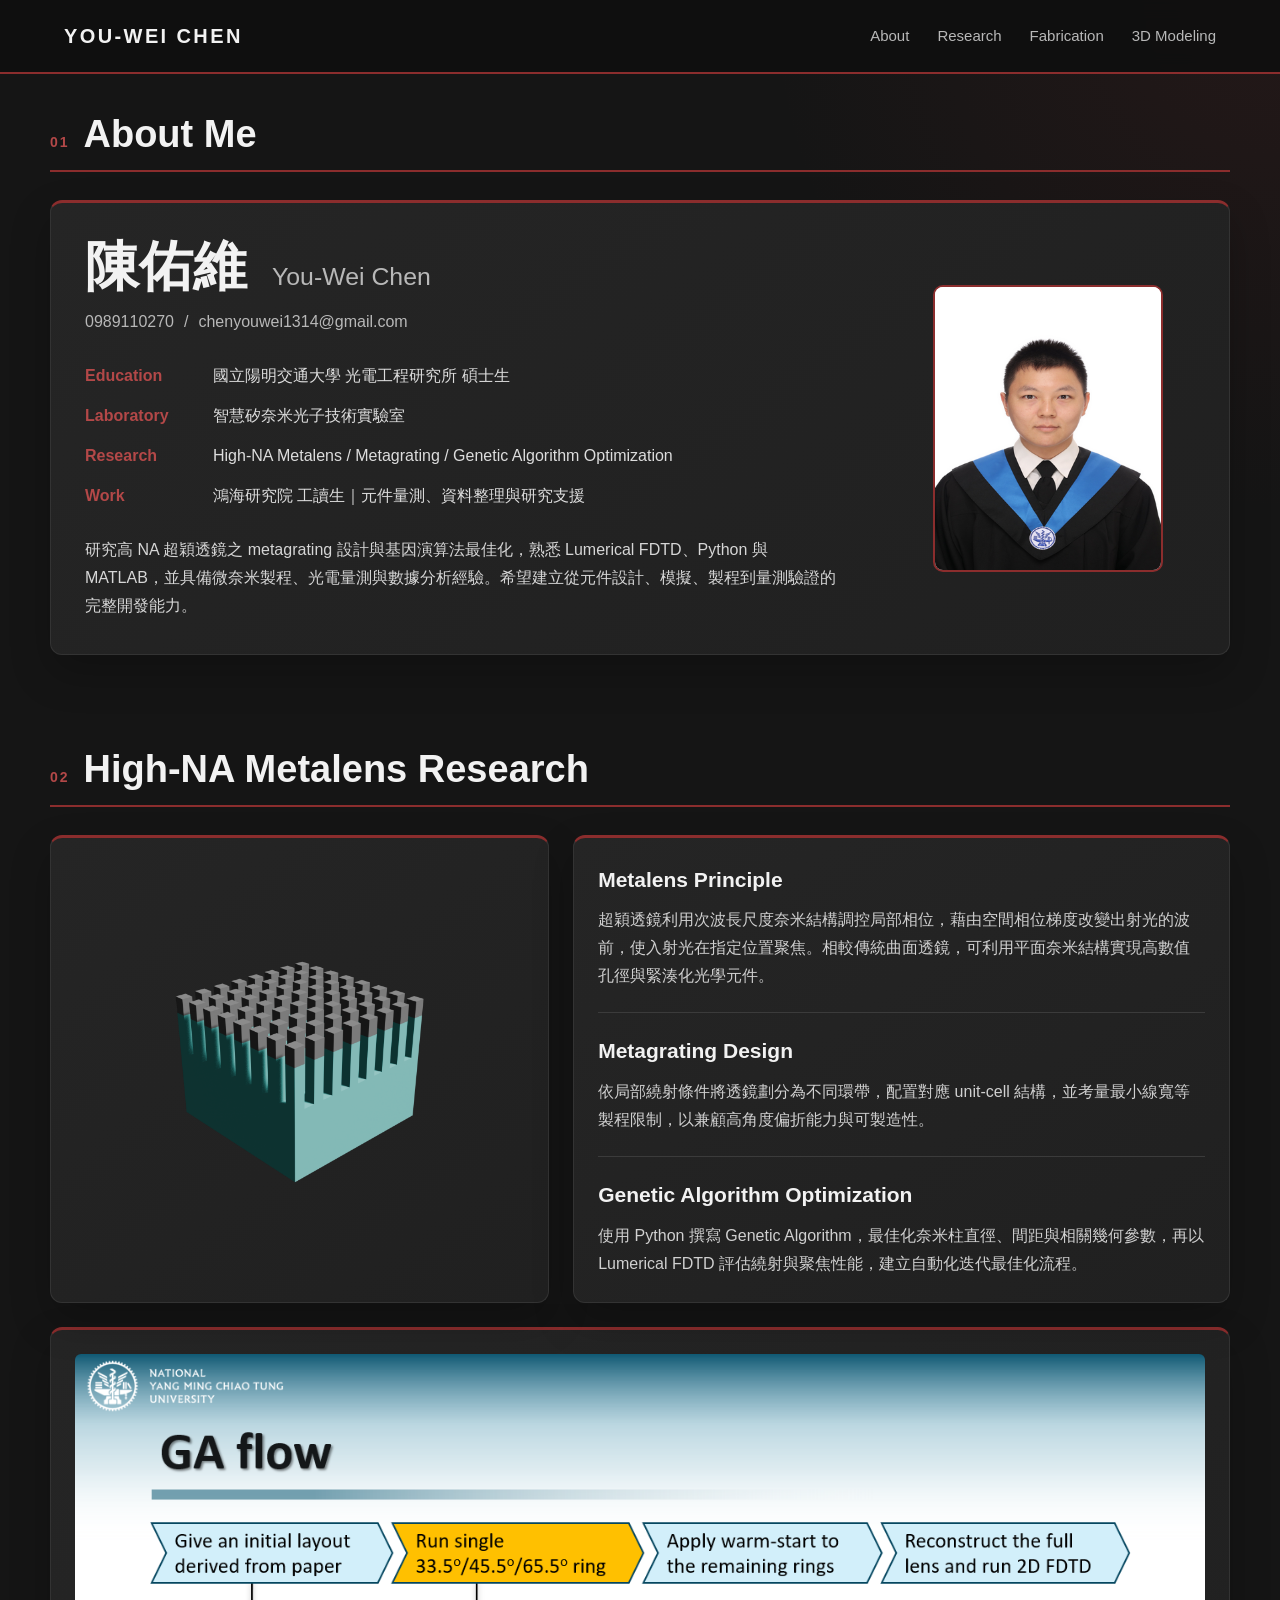
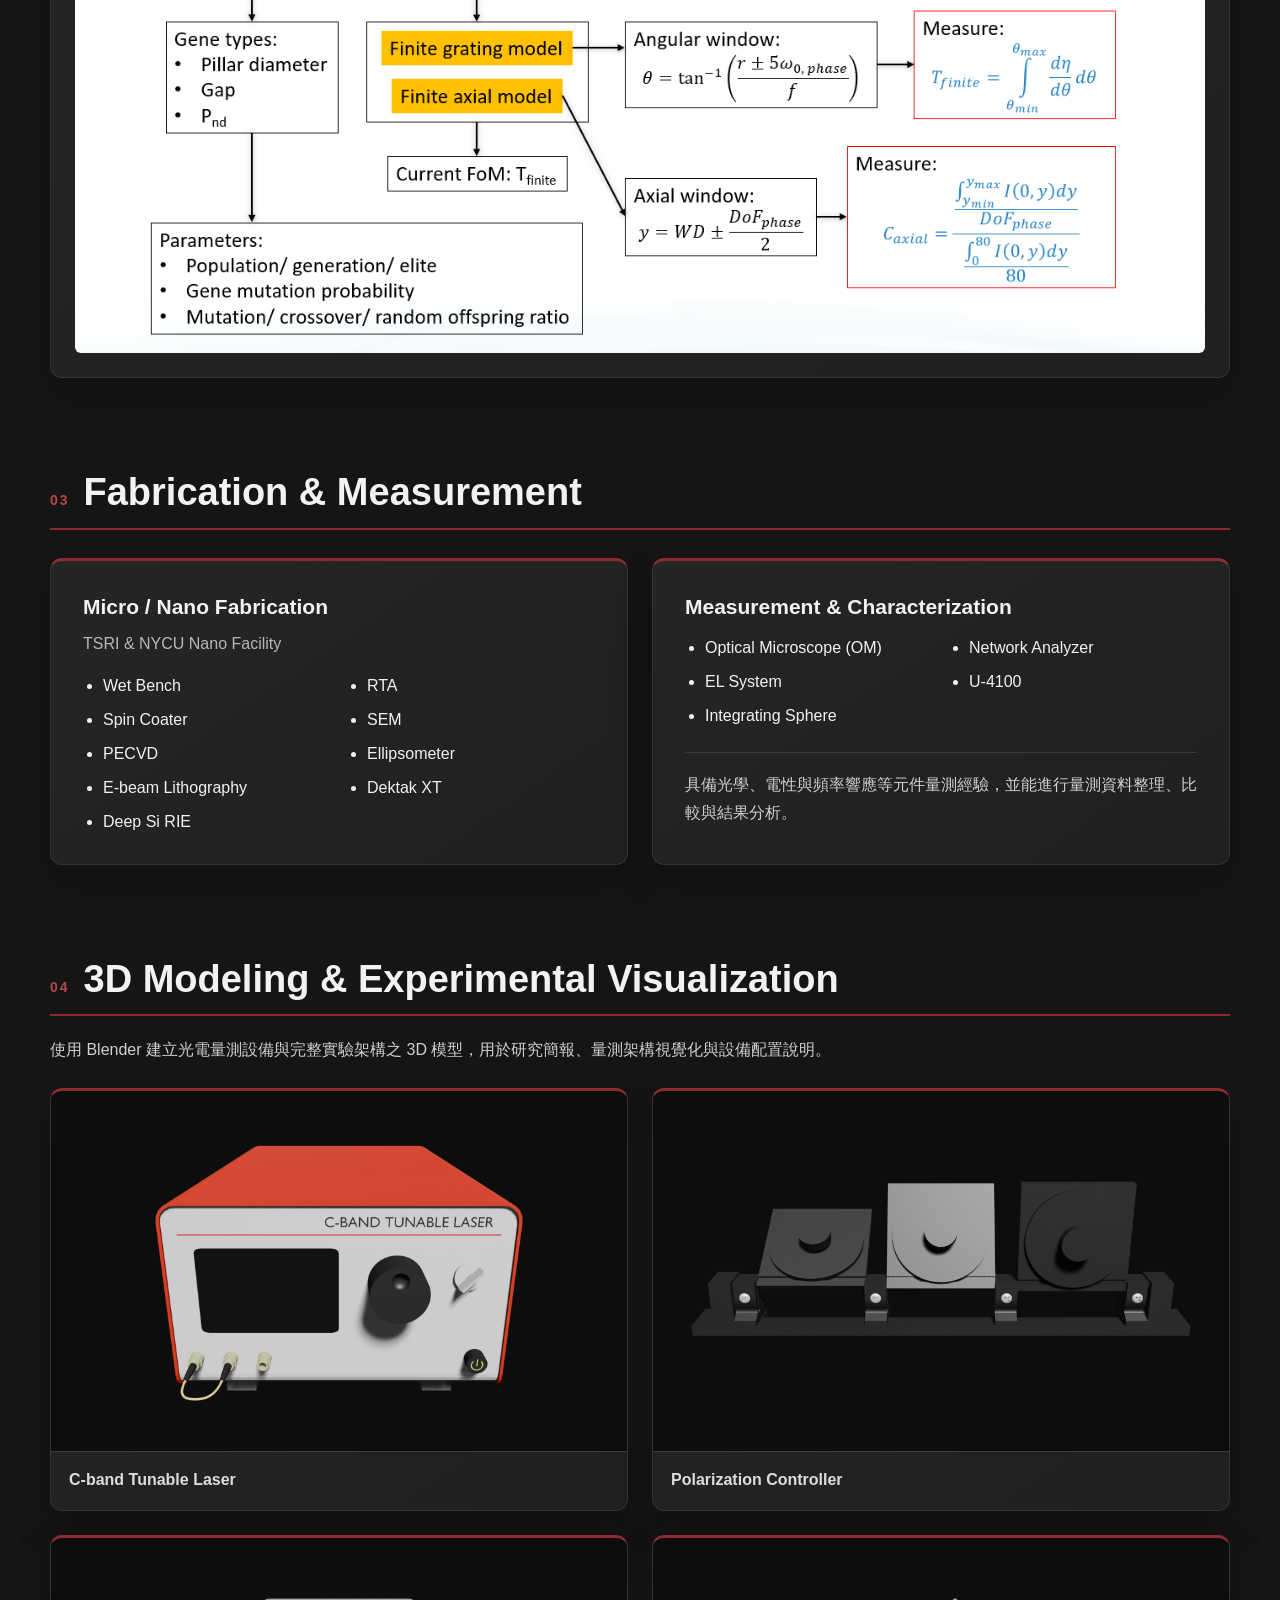
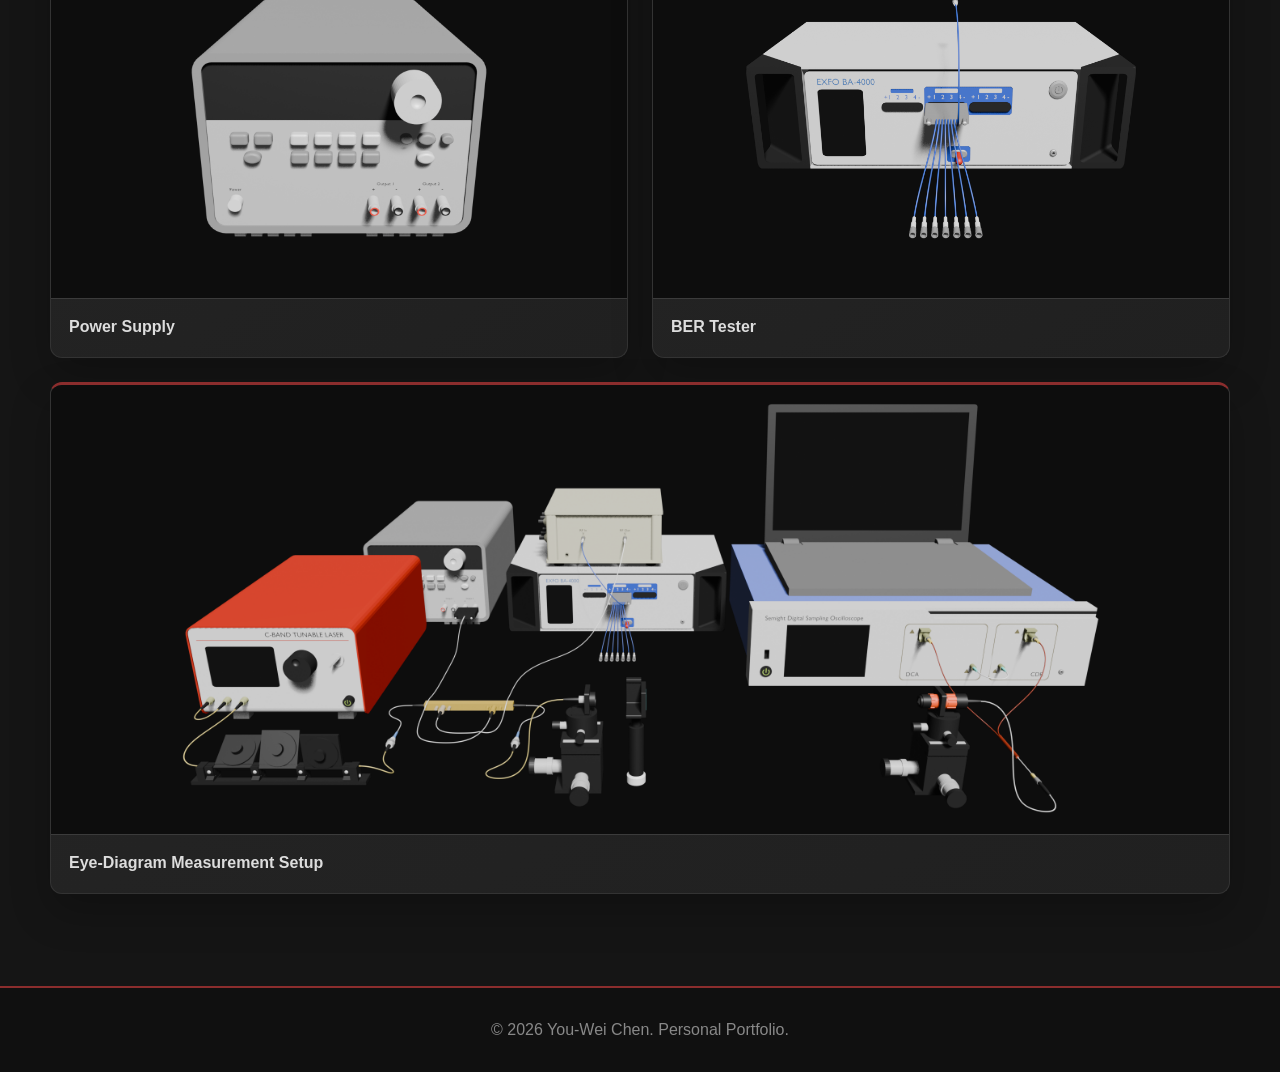
==== index.html @ 9ebd8430 "初更" ====
<!DOCTYPE html>
<html lang="zh-TW">
<head>
  <meta charset="UTF-8">
  <meta name="viewport" content="width=device-width, initial-scale=1.0">
  <title>You-Wei Chen | Portfolio</title>
  <link rel="stylesheet" href="style.css">
  <link rel="icon" href="favicon.png" type="image/png">
</head>
<body>
  <header class="site-header">
    <a class="brand" href="#about">YOU-WEI CHEN</a>
    <nav class="nav-links">
      <a href="#about">About</a>
      <a href="#research">Research</a>
      <a href="#fabrication">Fabrication</a>
      <a href="#blender">3D Modeling</a>
    </nav>
  </header>

  <main>
    <section id="about" class="section">
      <div class="section-title"><span class="section-no">01</span><h2>About Me</h2></div>
      <div class="about-grid panel">
        <div class="about-text">
          <h1>陳佑維 <span>You-Wei Chen</span></h1>
          <div class="contact">
            <a href="tel:0989110270">0989110270</a><span>/</span>
            <a href="mailto:chenyouwei1314@gmail.com">chenyouwei1314@gmail.com</a>
          </div>
          <dl class="profile-list">
            <div><dt>Education</dt><dd>國立陽明交通大學 光電工程研究所 碩士生</dd></div>
            <div><dt>Laboratory</dt><dd>智慧矽奈米光子技術實驗室</dd></div>
            <div><dt>Research</dt><dd>High-NA Metalens / Metagrating / Genetic Algorithm Optimization</dd></div>
            <div><dt>Work</dt><dd>鴻海研究院 工讀生｜元件量測、資料整理與研究支援</dd></div>
          </dl>
          <p class="lead">研究高 NA 超穎透鏡之 metagrating 設計與基因演算法最佳化，熟悉 Lumerical FDTD、Python 與 MATLAB，並具備微奈米製程、光電量測與數據分析經驗。希望建立從元件設計、模擬、製程到量測驗證的完整開發能力。</p>
        </div>
        <div class="portrait-wrap"><img class="portrait" src="favicon.png" alt="You-Wei Chen"></div>
      </div>
    </section>

    <section id="research" class="section">
      <div class="section-title"><span class="section-no">02</span><h2>High-NA Metalens Research</h2></div>
      <div class="research-grid">
        <div class="panel image-panel"><img class="metalens-image" src="metalens illustration.png" alt="Metalens illustration"></div>
        <div class="panel research-text">
          <article><h3>Metalens Principle</h3><p>超穎透鏡利用次波長尺度奈米結構調控局部相位，藉由空間相位梯度改變出射光的波前，使入射光在指定位置聚焦。相較傳統曲面透鏡，可利用平面奈米結構實現高數值孔徑與緊湊化光學元件。</p></article>
          <article><h3>Metagrating Design</h3><p>依局部繞射條件將透鏡劃分為不同環帶，配置對應 unit-cell 結構，並考量最小線寬等製程限制，以兼顧高角度偏折能力與可製造性。</p></article>
          <article><h3>Genetic Algorithm Optimization</h3><p>使用 Python 撰寫 Genetic Algorithm，最佳化奈米柱直徑、間距與相關幾何參數，再以 Lumerical FDTD 評估繞射與聚焦性能，建立自動化迭代最佳化流程。</p></article>
        </div>
      </div>
      <div class="panel flow-panel"><img src="GA flow.png" alt="Genetic algorithm optimization flow"></div>
    </section>

    <section id="fabrication" class="section">
      <div class="section-title"><span class="section-no">03</span><h2>Fabrication & Measurement</h2></div>
      <div class="skill-grid">
        <div class="panel skill-card">
          <h3>Micro / Nano Fabrication</h3><p class="subtle">TSRI & NYCU Nano Facility</p>
          <ul><li>Wet Bench</li><li>Spin Coater</li><li>PECVD</li><li>E-beam Lithography</li><li>Deep Si RIE</li><li>RTA</li><li>SEM</li><li>Ellipsometer</li><li>Dektak XT</li></ul>
        </div>
        <div class="panel skill-card">
          <h3>Measurement & Characterization</h3>
          <ul><li>Optical Microscope (OM)</li><li>EL System</li><li>Integrating Sphere</li><li>Network Analyzer</li><li>U-4100</li></ul>
          <p class="card-note">具備光學、電性與頻率響應等元件量測經驗，並能進行量測資料整理、比較與結果分析。</p>
        </div>
      </div>
    </section>

    <section id="blender" class="section">
      <div class="section-title"><span class="section-no">04</span><h2>3D Modeling & Experimental Visualization</h2></div>
      <p class="section-intro">使用 Blender 建立光電量測設備與完整實驗架構之 3D 模型，用於研究簡報、量測架構視覺化與設備配置說明。</p>
      <div class="gallery-grid">
        <figure class="panel gallery-card"><img src="Laser.png" alt="C-band tunable laser 3D model"><figcaption>C-band Tunable Laser</figcaption></figure>
        <figure class="panel gallery-card"><img src="PC controller.png" alt="Polarization controller 3D model"><figcaption>Polarization Controller</figcaption></figure>
        <figure class="panel gallery-card"><img src="Power supply.png" alt="Power supply 3D model"><figcaption>Power Supply</figcaption></figure>
        <figure class="panel gallery-card"><img src="BER tester.png" alt="BER tester 3D model"><figcaption>BER Tester</figcaption></figure>
        <figure class="panel gallery-card gallery-wide"><img src="eye diagram.png" alt="Eye-diagram measurement setup"><figcaption>Eye-Diagram Measurement Setup</figcaption></figure>
      </div>
    </section>
  </main>
  <footer><p>© 2026 You-Wei Chen. Personal Portfolio.</p></footer>
</body>
</html>
---- style.css ----
*{box-sizing:border-box;margin:0;padding:0}
:root{--bg:#151515;--panel:#202020;--panel2:#252525;--red:#8b2d2d;--red2:#b34848;--text:#f2f2f2;--muted:#b8b8b8;--line:#3b3b3b;--max:1180px}
html{scroll-behavior:smooth;scroll-padding-top:92px}
body{color:var(--text);background:radial-gradient(circle at top right,rgba(139,45,45,.12),transparent 32rem),var(--bg);font-family:"Segoe UI","Noto Sans TC","Microsoft JhengHei",sans-serif;line-height:1.75}
a{color:inherit;text-decoration:none}img{display:block;max-width:100%}
.site-header{height:74px;width:100%;position:fixed;top:0;left:0;z-index:20;background:rgba(15,15,15,.94);border-bottom:2px solid var(--red);backdrop-filter:blur(10px);padding:0 max(5vw,24px);display:flex;align-items:center;justify-content:space-between}
.brand{font-size:20px;font-weight:800;letter-spacing:.12em}.nav-links{display:flex;gap:28px}.nav-links a{color:var(--muted);font-size:15px}.nav-links a:hover{color:#fff}
main{width:min(var(--max),calc(100% - 48px));margin:0 auto;padding-top:112px}.section{margin-bottom:92px}.section-title{display:flex;align-items:baseline;gap:14px;padding-bottom:12px;margin-bottom:28px;border-bottom:2px solid var(--red)}.section-no{color:var(--red2);font-size:14px;font-weight:800;letter-spacing:.14em}.section-title h2{font-size:clamp(26px,3vw,38px);line-height:1.2}
.panel{background:linear-gradient(145deg,var(--panel2),var(--panel));border:1px solid #333;border-top:3px solid var(--red);border-radius:12px;box-shadow:0 18px 40px rgba(0,0,0,.22)}
.about-grid{padding:34px;display:grid;grid-template-columns:minmax(0,1.7fr) minmax(220px,.65fr);gap:48px;align-items:center}.about-text h1{font-size:clamp(34px,5vw,54px);line-height:1.1;margin-bottom:12px}.about-text h1 span{display:inline-block;color:var(--muted);font-size:.46em;font-weight:500;margin-left:10px}.contact{display:flex;gap:10px;flex-wrap:wrap;color:var(--muted);margin-bottom:26px}.profile-list{display:grid;gap:12px;margin-bottom:26px}.profile-list>div{display:grid;grid-template-columns:112px 1fr;gap:16px}.profile-list dt{color:var(--red2);font-weight:800}.profile-list dd{color:#ddd}.lead{color:#d6d6d6;max-width:760px}.portrait-wrap{display:flex;justify-content:center}.portrait{width:min(230px,100%);aspect-ratio:4/5;object-fit:cover;object-position:top center;background:#fff;border:2px solid var(--red);border-radius:10px}
.research-grid{display:grid;grid-template-columns:.95fr 1.25fr;gap:24px;align-items:stretch;margin-bottom:24px}.image-panel,.research-text,.flow-panel{padding:24px}.image-panel{display:flex;align-items:center;justify-content:center;min-height:430px}.metalens-image{width:100%;height:100%;max-height:420px;object-fit:contain}.research-text{display:grid;gap:22px}.research-text article+article{padding-top:20px;border-top:1px solid var(--line)}h3{font-size:21px;margin-bottom:8px}.research-text p,.section-intro,.card-note{color:#d0d0d0}.flow-panel img{width:100%;border-radius:6px}
.skill-grid{display:grid;grid-template-columns:1fr 1fr;gap:24px}.skill-card{padding:28px 32px}.skill-card .subtle{color:var(--muted);margin-top:-4px;margin-bottom:14px}.skill-card ul{columns:2;column-gap:36px;padding-left:20px}.skill-card li{break-inside:avoid;margin-bottom:6px}.card-note{margin-top:22px;padding-top:18px;border-top:1px solid var(--line)}
.section-intro{max-width:820px;margin:-8px 0 24px}.gallery-grid{display:grid;grid-template-columns:1fr 1fr;gap:24px}.gallery-card{overflow:hidden}.gallery-card img{width:100%;aspect-ratio:16/10;object-fit:contain;background:#0d0d0d;padding:12px}.gallery-card figcaption{padding:14px 18px 16px;border-top:1px solid var(--line);color:#ddd;font-weight:700}.gallery-wide{grid-column:1/-1}.gallery-wide img{aspect-ratio:21/8}
footer{border-top:2px solid var(--red);background:#101010;color:#888;text-align:center;padding:28px 20px}
@media(max-width:900px){.nav-links{gap:16px}.about-grid,.research-grid,.skill-grid{grid-template-columns:1fr}.portrait{width:180px}.portrait-wrap{justify-content:flex-start}.image-panel{min-height:300px}}
@media(max-width:680px){.site-header{height:auto;min-height:68px;padding-top:14px;padding-bottom:14px;align-items:flex-start;gap:12px}.brand{font-size:16px}.nav-links{flex-wrap:wrap;justify-content:flex-end;font-size:13px}main{width:min(100% - 28px,var(--max));padding-top:108px}.section{margin-bottom:64px}.about-grid,.image-panel,.research-text,.flow-panel,.skill-card{padding:20px}.profile-list>div{grid-template-columns:1fr;gap:2px}.skill-card ul{columns:1}.gallery-grid{grid-template-columns:1fr}.gallery-wide{grid-column:auto}.gallery-wide img,.gallery-card img{aspect-ratio:16/10}}
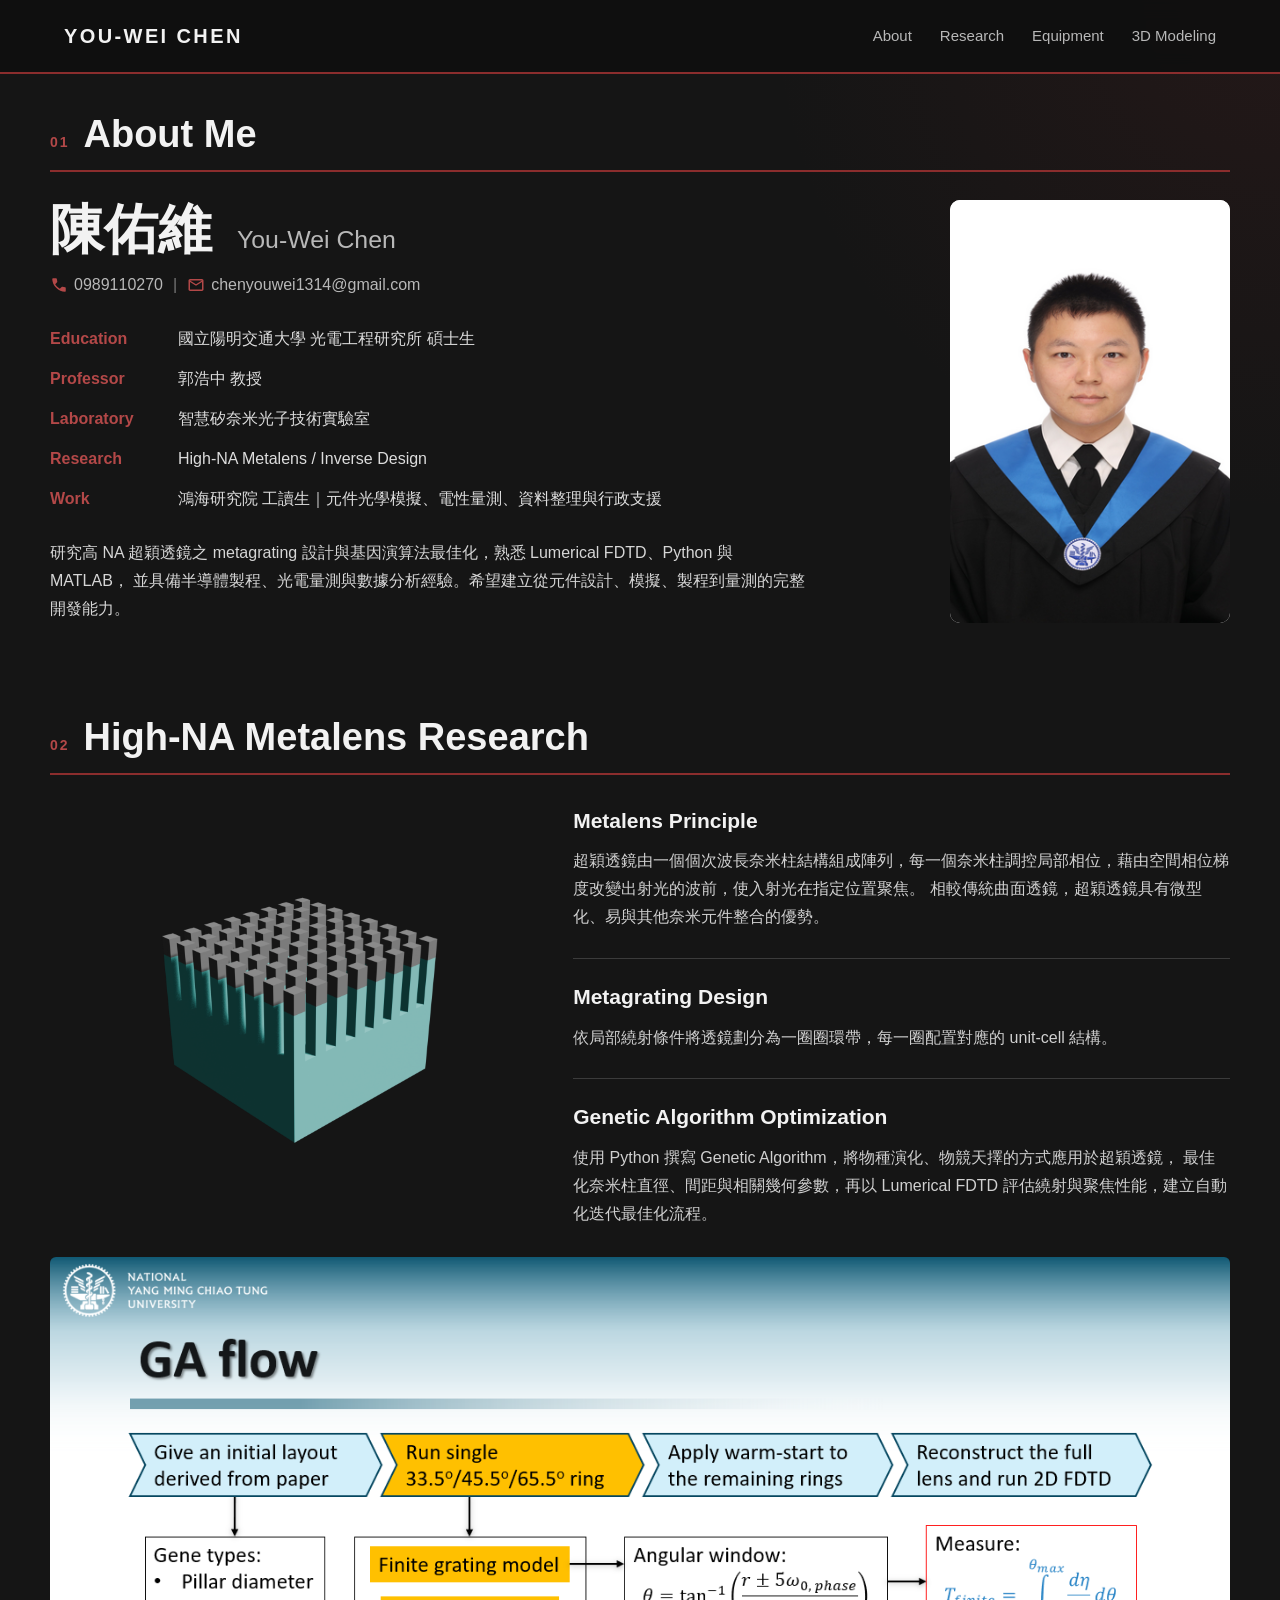
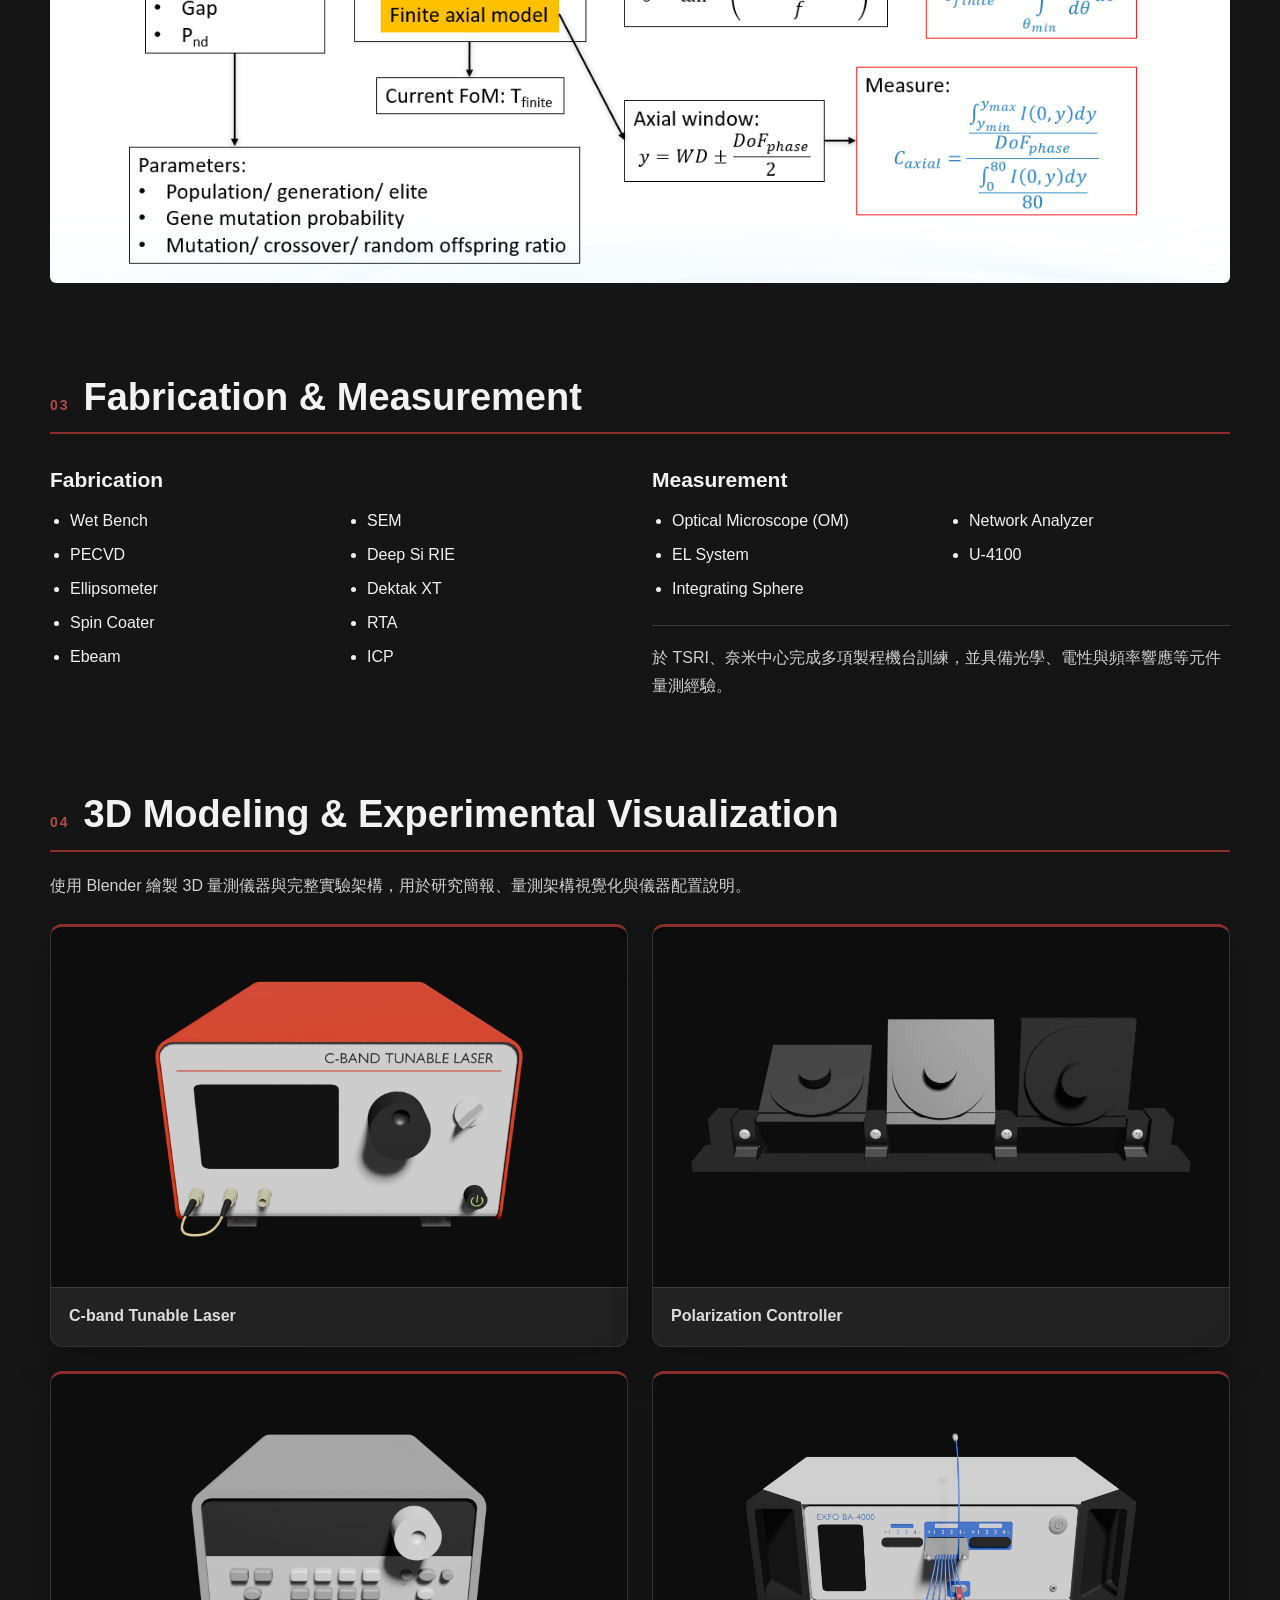
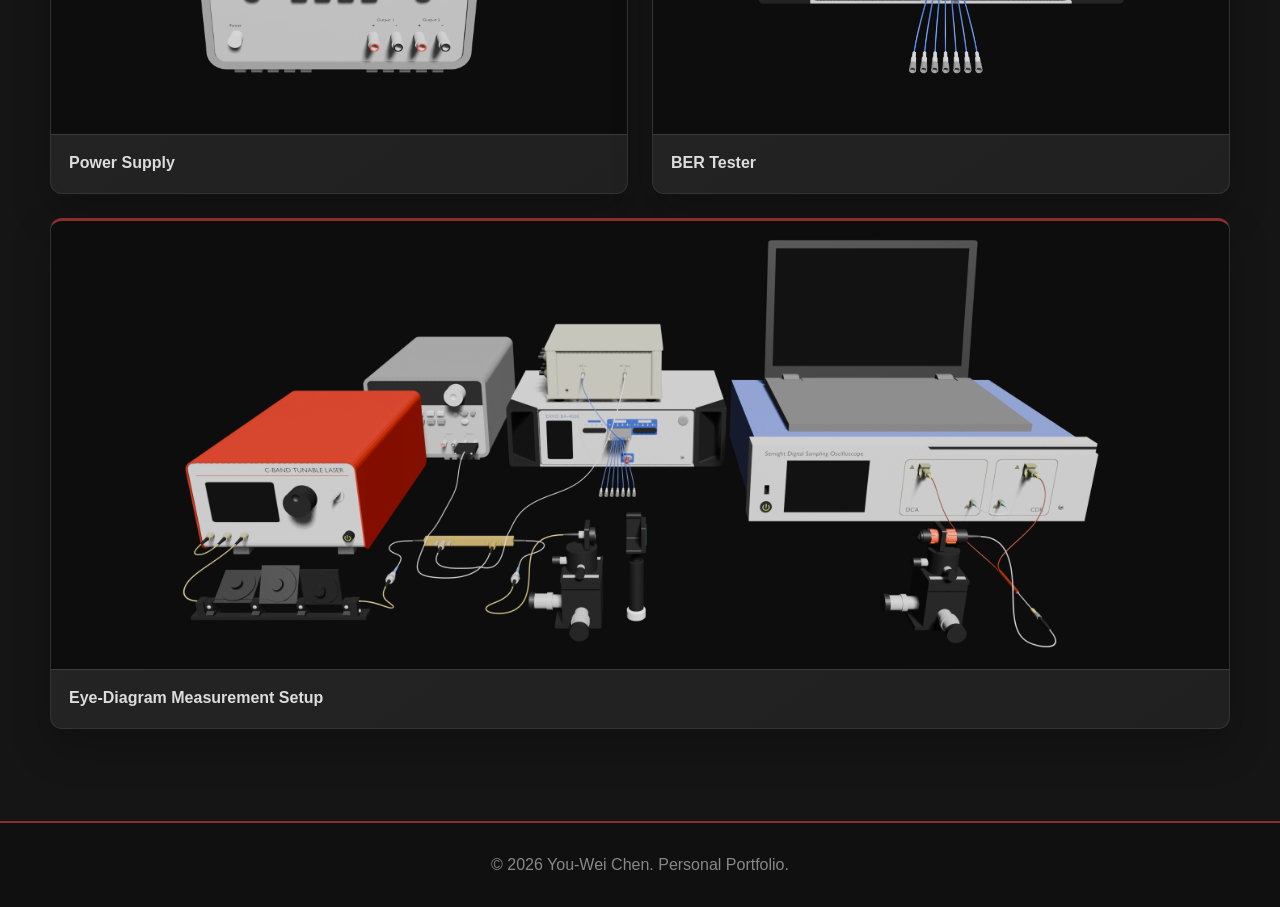
==== commit a6621f6a: "二更" ====
--- a/index.html
+++ b/index.html
@@ -13,7 +13,7 @@
     <nav class="nav-links">
       <a href="#about">About</a>
       <a href="#research">Research</a>
-      <a href="#fabrication">Fabrication</a>
+      <a href="#fabrication">Equipment</a>
       <a href="#blender">3D Modeling</a>
     </nav>
   </header>
@@ -25,16 +25,33 @@
         <div class="about-text">
           <h1>陳佑維 <span>You-Wei Chen</span></h1>
           <div class="contact">
-            <a href="tel:0989110270">0989110270</a><span>/</span>
-            <a href="mailto:chenyouwei1314@gmail.com">chenyouwei1314@gmail.com</a>
+            <a class="contact-item" href="tel:0989110270">
+              <svg class="contact-icon"
+              xmlns="http://www.w3.org/2000/svg"
+              viewBox="0 -960 960 960">
+                <path d="M798-120q-125 0-247-54.5T329-329Q229-429 174.5-551T120-798q0-18 12-30t30-12h162q14 0 25 9.5t13 22.5l26 140q2 16-1 27t-11 19l-97 98q20 37 47.5 71.5T387-386q31 31 65 57.5t72 48.5l94-94q9-9 23.5-13.5T670-390l138 28q14 4 23 14.5t9 23.5v162q0 18-12 30t-30 12Z"/>
+              </svg>
+              <span>0989110270</span>
+            </a>
+            <span class="contact-divider">|</span>
+            <a class="contact-item" href="mailto:chenyouwei1314@gmail.com">
+              <svg class="contact-icon"
+              xmlns="http://www.w3.org/2000/svg"
+              viewBox="0 -960 960 960">
+                <path d="M160-160q-33 0-56.5-23.5T80-240v-480q0-33 23.5-56.5T160-800h640q33 0 56.5 23.5T880-720v480q0 33-23.5 56.5T800-160H160Zm320-280L160-640v400h640v-400L480-440Zm0-80 320-200H160l320 200ZM160-640v-80 480-400Z"/>
+              </svg>
+              <span>chenyouwei1314@gmail.com</span>
+            </a>
           </div>
           <dl class="profile-list">
             <div><dt>Education</dt><dd>國立陽明交通大學 光電工程研究所 碩士生</dd></div>
+            <div><dt>Professor</dt><dd>郭浩中 教授</dd></div>
             <div><dt>Laboratory</dt><dd>智慧矽奈米光子技術實驗室</dd></div>
-            <div><dt>Research</dt><dd>High-NA Metalens / Metagrating / Genetic Algorithm Optimization</dd></div>
-            <div><dt>Work</dt><dd>鴻海研究院 工讀生｜元件量測、資料整理與研究支援</dd></div>
+            <div><dt>Research</dt><dd>High-NA Metalens / Inverse Design</dd></div>
+            <div><dt>Work</dt><dd>鴻海研究院 工讀生｜元件光學模擬、電性量測、資料整理與行政支援</dd></div>
           </dl>
-          <p class="lead">研究高 NA 超穎透鏡之 metagrating 設計與基因演算法最佳化，熟悉 Lumerical FDTD、Python 與 MATLAB，並具備微奈米製程、光電量測與數據分析經驗。希望建立從元件設計、模擬、製程到量測驗證的完整開發能力。</p>
+          <p class="lead">研究高 NA 超穎透鏡之 metagrating 設計與基因演算法最佳化，熟悉 Lumerical FDTD、Python 與 MATLAB，
+            並具備半導體製程、光電量測與數據分析經驗。希望建立從元件設計、模擬、製程到量測的完整開發能力。</p>
         </div>
         <div class="portrait-wrap"><img class="portrait" src="favicon.png" alt="You-Wei Chen"></div>
       </div>
@@ -45,9 +62,20 @@
       <div class="research-grid">
         <div class="panel image-panel"><img class="metalens-image" src="metalens illustration.png" alt="Metalens illustration"></div>
         <div class="panel research-text">
-          <article><h3>Metalens Principle</h3><p>超穎透鏡利用次波長尺度奈米結構調控局部相位，藉由空間相位梯度改變出射光的波前，使入射光在指定位置聚焦。相較傳統曲面透鏡，可利用平面奈米結構實現高數值孔徑與緊湊化光學元件。</p></article>
-          <article><h3>Metagrating Design</h3><p>依局部繞射條件將透鏡劃分為不同環帶，配置對應 unit-cell 結構，並考量最小線寬等製程限制，以兼顧高角度偏折能力與可製造性。</p></article>
-          <article><h3>Genetic Algorithm Optimization</h3><p>使用 Python 撰寫 Genetic Algorithm，最佳化奈米柱直徑、間距與相關幾何參數，再以 Lumerical FDTD 評估繞射與聚焦性能，建立自動化迭代最佳化流程。</p></article>
+          <article>
+            <h3>Metalens Principle</h3>
+            <p>超穎透鏡由一個個次波長奈米柱結構組成陣列，每一個奈米柱調控局部相位，藉由空間相位梯度改變出射光的波前，使入射光在指定位置聚焦。
+            相較傳統曲面透鏡，超穎透鏡具有微型化、易與其他奈米元件整合的優勢。</p>
+          </article>
+          <article>
+            <h3>Metagrating Design</h3>
+            <p>依局部繞射條件將透鏡劃分為一圈圈環帶，每一圈配置對應的 unit-cell 結構。</p>
+          </article>
+          <article>
+            <h3>Genetic Algorithm Optimization</h3>
+            <p>使用 Python 撰寫 Genetic Algorithm，將物種演化、物競天擇的方式應用於超穎透鏡，
+              最佳化奈米柱直徑、間距與相關幾何參數，再以 Lumerical FDTD 評估繞射與聚焦性能，建立自動化迭代最佳化流程。</p>
+          </article>
         </div>
       </div>
       <div class="panel flow-panel"><img src="GA flow.png" alt="Genetic algorithm optimization flow"></div>
@@ -57,20 +85,37 @@
       <div class="section-title"><span class="section-no">03</span><h2>Fabrication & Measurement</h2></div>
       <div class="skill-grid">
         <div class="panel skill-card">
-          <h3>Micro / Nano Fabrication</h3><p class="subtle">TSRI & NYCU Nano Facility</p>
-          <ul><li>Wet Bench</li><li>Spin Coater</li><li>PECVD</li><li>E-beam Lithography</li><li>Deep Si RIE</li><li>RTA</li><li>SEM</li><li>Ellipsometer</li><li>Dektak XT</li></ul>
+          <h3>Fabrication</h3>
+          <ul>
+            <li>Wet Bench</li>
+            <li>PECVD</li>
+            <li>Ellipsometer</li>
+            <li>Spin Coater</li>
+            <li>Ebeam</li>
+            <li>SEM</li>
+            <li>Deep Si RIE</li>
+            <li>Dektak XT</li>
+            <li>RTA</li>
+            <li>ICP</li>
+          </ul>
         </div>
         <div class="panel skill-card">
-          <h3>Measurement & Characterization</h3>
-          <ul><li>Optical Microscope (OM)</li><li>EL System</li><li>Integrating Sphere</li><li>Network Analyzer</li><li>U-4100</li></ul>
-          <p class="card-note">具備光學、電性與頻率響應等元件量測經驗，並能進行量測資料整理、比較與結果分析。</p>
+          <h3>Measurement</h3>
+          <ul>
+            <li>Optical Microscope (OM)</li>
+            <li>EL System</li>
+            <li>Integrating Sphere</li>
+            <li>Network Analyzer</li>
+            <li>U-4100</li>
+          </ul>
+          <p class="card-note">於 TSRI、奈米中心完成多項製程機台訓練，並具備光學、電性與頻率響應等元件量測經驗。</p>
         </div>
       </div>
     </section>
 
     <section id="blender" class="section">
       <div class="section-title"><span class="section-no">04</span><h2>3D Modeling & Experimental Visualization</h2></div>
-      <p class="section-intro">使用 Blender 建立光電量測設備與完整實驗架構之 3D 模型，用於研究簡報、量測架構視覺化與設備配置說明。</p>
+      <p class="section-intro">使用 Blender 繪製 3D 量測儀器與完整實驗架構，用於研究簡報、量測架構視覺化與儀器配置說明。</p>
       <div class="gallery-grid">
         <figure class="panel gallery-card"><img src="Laser.png" alt="C-band tunable laser 3D model"><figcaption>C-band Tunable Laser</figcaption></figure>
         <figure class="panel gallery-card"><img src="PC controller.png" alt="Polarization controller 3D model"><figcaption>Polarization Controller</figcaption></figure>
--- a/style.css
+++ b/style.css
@@ -1,16 +1,261 @@
-*{box-sizing:border-box;margin:0;padding:0}
-:root{--bg:#151515;--panel:#202020;--panel2:#252525;--red:#8b2d2d;--red2:#b34848;--text:#f2f2f2;--muted:#b8b8b8;--line:#3b3b3b;--max:1180px}
-html{scroll-behavior:smooth;scroll-padding-top:92px}
-body{color:var(--text);background:radial-gradient(circle at top right,rgba(139,45,45,.12),transparent 32rem),var(--bg);font-family:"Segoe UI","Noto Sans TC","Microsoft JhengHei",sans-serif;line-height:1.75}
-a{color:inherit;text-decoration:none}img{display:block;max-width:100%}
-.site-header{height:74px;width:100%;position:fixed;top:0;left:0;z-index:20;background:rgba(15,15,15,.94);border-bottom:2px solid var(--red);backdrop-filter:blur(10px);padding:0 max(5vw,24px);display:flex;align-items:center;justify-content:space-between}
-.brand{font-size:20px;font-weight:800;letter-spacing:.12em}.nav-links{display:flex;gap:28px}.nav-links a{color:var(--muted);font-size:15px}.nav-links a:hover{color:#fff}
-main{width:min(var(--max),calc(100% - 48px));margin:0 auto;padding-top:112px}.section{margin-bottom:92px}.section-title{display:flex;align-items:baseline;gap:14px;padding-bottom:12px;margin-bottom:28px;border-bottom:2px solid var(--red)}.section-no{color:var(--red2);font-size:14px;font-weight:800;letter-spacing:.14em}.section-title h2{font-size:clamp(26px,3vw,38px);line-height:1.2}
-.panel{background:linear-gradient(145deg,var(--panel2),var(--panel));border:1px solid #333;border-top:3px solid var(--red);border-radius:12px;box-shadow:0 18px 40px rgba(0,0,0,.22)}
-.about-grid{padding:34px;display:grid;grid-template-columns:minmax(0,1.7fr) minmax(220px,.65fr);gap:48px;align-items:center}.about-text h1{font-size:clamp(34px,5vw,54px);line-height:1.1;margin-bottom:12px}.about-text h1 span{display:inline-block;color:var(--muted);font-size:.46em;font-weight:500;margin-left:10px}.contact{display:flex;gap:10px;flex-wrap:wrap;color:var(--muted);margin-bottom:26px}.profile-list{display:grid;gap:12px;margin-bottom:26px}.profile-list>div{display:grid;grid-template-columns:112px 1fr;gap:16px}.profile-list dt{color:var(--red2);font-weight:800}.profile-list dd{color:#ddd}.lead{color:#d6d6d6;max-width:760px}.portrait-wrap{display:flex;justify-content:center}.portrait{width:min(230px,100%);aspect-ratio:4/5;object-fit:cover;object-position:top center;background:#fff;border:2px solid var(--red);border-radius:10px}
-.research-grid{display:grid;grid-template-columns:.95fr 1.25fr;gap:24px;align-items:stretch;margin-bottom:24px}.image-panel,.research-text,.flow-panel{padding:24px}.image-panel{display:flex;align-items:center;justify-content:center;min-height:430px}.metalens-image{width:100%;height:100%;max-height:420px;object-fit:contain}.research-text{display:grid;gap:22px}.research-text article+article{padding-top:20px;border-top:1px solid var(--line)}h3{font-size:21px;margin-bottom:8px}.research-text p,.section-intro,.card-note{color:#d0d0d0}.flow-panel img{width:100%;border-radius:6px}
-.skill-grid{display:grid;grid-template-columns:1fr 1fr;gap:24px}.skill-card{padding:28px 32px}.skill-card .subtle{color:var(--muted);margin-top:-4px;margin-bottom:14px}.skill-card ul{columns:2;column-gap:36px;padding-left:20px}.skill-card li{break-inside:avoid;margin-bottom:6px}.card-note{margin-top:22px;padding-top:18px;border-top:1px solid var(--line)}
-.section-intro{max-width:820px;margin:-8px 0 24px}.gallery-grid{display:grid;grid-template-columns:1fr 1fr;gap:24px}.gallery-card{overflow:hidden}.gallery-card img{width:100%;aspect-ratio:16/10;object-fit:contain;background:#0d0d0d;padding:12px}.gallery-card figcaption{padding:14px 18px 16px;border-top:1px solid var(--line);color:#ddd;font-weight:700}.gallery-wide{grid-column:1/-1}.gallery-wide img{aspect-ratio:21/8}
-footer{border-top:2px solid var(--red);background:#101010;color:#888;text-align:center;padding:28px 20px}
-@media(max-width:900px){.nav-links{gap:16px}.about-grid,.research-grid,.skill-grid{grid-template-columns:1fr}.portrait{width:180px}.portrait-wrap{justify-content:flex-start}.image-panel{min-height:300px}}
-@media(max-width:680px){.site-header{height:auto;min-height:68px;padding-top:14px;padding-bottom:14px;align-items:flex-start;gap:12px}.brand{font-size:16px}.nav-links{flex-wrap:wrap;justify-content:flex-end;font-size:13px}main{width:min(100% - 28px,var(--max));padding-top:108px}.section{margin-bottom:64px}.about-grid,.image-panel,.research-text,.flow-panel,.skill-card{padding:20px}.profile-list>div{grid-template-columns:1fr;gap:2px}.skill-card ul{columns:1}.gallery-grid{grid-template-columns:1fr}.gallery-wide{grid-column:auto}.gallery-wide img,.gallery-card img{aspect-ratio:16/10}}
+*{box-sizing:border-box;
+    margin:0;
+    padding:0}
+
+:root{--bg:#151515;
+    --panel:#202020;
+    --panel2:#252525;
+    --red:#8b2d2d;
+    --red2:#b34848;
+    --text:#f2f2f2;
+    --muted:#b8b8b8;
+    --line:#3b3b3b;
+    --max:1180px}
+
+html{scroll-behavior:smooth;
+    scroll-padding-top:92px}
+
+body{color:var(--text);
+    background:radial-gradient(circle at top right,rgba(139,45,45,.12),transparent 32rem),var(--bg);
+    font-family:"Segoe UI","Noto Sans TC","Microsoft JhengHei",sans-serif;
+    line-height:1.75}
+
+a{color:inherit;
+    text-decoration:none}
+
+img{display:block;
+    max-width:100%}
+
+.site-header{height:74px;
+    width:100%;
+    position:fixed;
+    top:0;
+    left:0;
+    z-index:20;
+    background:rgba(15,15,15,.94);
+    border-bottom:2px solid var(--red);
+    backdrop-filter:blur(10px);
+    padding:0 max(5vw,24px);
+    display:flex;
+    align-items:center;
+    justify-content:space-between}
+
+.brand{font-size:20px;
+    font-weight:800;
+    letter-spacing:.12em}.nav-links{display:flex;gap:28px}.nav-links a{color:var(--muted);font-size:15px}.nav-links a:hover{color:#fff}
+
+main{width:min(var(--max),calc(100% - 48px));
+    margin:0 auto;
+    padding-top:112px}
+
+.section{margin-bottom:92px}
+
+.section-title{display:flex;
+    align-items:baseline;
+    gap:14px;
+    padding-bottom:12px;
+    margin-bottom:28px;
+    border-bottom:2px solid var(--red)}
+
+.section-no{color:var(--red2);
+    font-size:14px;
+    font-weight:800;
+    letter-spacing:.14em}
+
+.section-title h2{font-size:clamp(26px,3vw,38px);
+    line-height:1.2}
+
+.panel{background:linear-gradient(145deg,var(--panel2),var(--panel));
+    border:1px solid #333;
+    border-top:3px solid var(--red);
+    border-radius:12px;
+    box-shadow:0 18px 40px rgba(0,0,0,.22)}
+
+.about-grid{padding:0;
+    display:grid;
+    grid-template-columns:minmax(0,1fr) 280px;
+    gap:48px;
+    align-items:stretch;}
+    
+.about-text h1{font-size:clamp(34px,5vw,54px);
+    line-height:1.1;
+    margin-bottom:12px}
+    
+.about-text h1 span{display:inline-block;
+    color:var(--muted);
+    font-size:.46em;
+    font-weight:500;
+    margin-left:10px}
+    
+.contact{display:flex;
+    align-items:center;
+    gap:10px;
+    flex-wrap:wrap;
+    color:var(--muted);
+    margin-bottom:26px;}
+
+.contact-item{display:inline-flex;
+    align-items:center;
+    gap:6px;}
+
+.contact-icon{width:18px;
+    height:18px;
+    fill:var(--red2);}
+
+.contact-divider{color:#777;}
+    
+.profile-list{display:grid;
+    gap:12px;
+    margin-bottom:26px}
+    
+.profile-list>div{display:grid;
+    grid-template-columns:112px 1fr;
+    gap:16px}
+    
+.profile-list dt{color:var(--red2);
+    font-weight:800}
+    
+.profile-list dd{color:#ddd}
+
+.lead{color:#d6d6d6;
+    max-width:760px}
+    
+.portrait-wrap{display:flex;
+    align-items:stretch;
+    justify-content:stretch;
+    height:100%;}
+
+.portrait{width:100%;
+    height:100%;
+    object-fit:cover;
+    object-position:top center;
+    background:#fff;
+    border-radius:10px;}
+
+.research-grid{display:grid;
+    grid-template-columns:.95fr 1.25fr;
+    gap:24px;
+    align-items:stretch;
+    margin-bottom:24px}
+    
+.image-panel,.research-text,.flow-panel{padding:24px}
+.image-panel{display:flex;
+    align-items:center;
+    justify-content:center;
+    min-height:430px}
+    
+.metalens-image{width:100%;
+    height:100%;
+    max-height:420px;
+    object-fit:contain}
+    
+.research-text{display:grid;
+    gap:22px}
+    
+.research-text article+article{padding-top:20px;
+    border-top:1px solid var(--line)}
+    
+h3{font-size:21px;
+    margin-bottom:8px}
+    
+.research-text p,.section-intro,.card-note{color:#d0d0d0}
+
+.flow-panel img{width:100%;
+    border-radius:6px}
+
+.skill-grid{display:grid;
+    grid-template-columns:1fr 1fr;
+    gap:24px}
+    
+.skill-card{padding:28px 32px}
+
+.skill-card .subtle{color:var(--muted);
+    margin-top:-4px;
+    margin-bottom:14px}
+    
+.skill-card ul{columns:2;
+    column-gap:36px;
+    padding-left:20px}
+    
+.skill-card li{break-inside:avoid;
+    margin-bottom:6px}
+    
+.card-note{margin-top:22px;
+    padding-top:18px;
+    border-top:1px solid var(--line)}
+
+.about-grid, .image-panel, .research-text, .flow-panel, .skill-card{background: transparent;
+    border: none;
+    padding: 0;
+    border-radius: 0;
+    box-shadow: none;}
+
+.section-intro{max-width:820px;
+    margin:-8px 0 24px}
+    
+.gallery-grid{display:grid;
+    grid-template-columns:1fr 1fr;
+    gap:24px}
+    
+.gallery-card{overflow:hidden}
+
+.gallery-card img{width:100%;
+    aspect-ratio:16/10;
+    object-fit:contain;
+    background:#0d0d0d;
+    padding:12px}
+    
+.gallery-card figcaption{padding:14px 18px 16px;
+    border-top:1px solid var(--line);
+    color:#ddd;
+    font-weight:700}
+    
+.gallery-wide{grid-column:1/-1}
+
+.gallery-wide img{aspect-ratio:21/8}
+
+footer{border-top:2px solid var(--red);
+    background:#101010;
+    color:#888;
+    text-align:center;
+    padding:28px 20px}
+
+@media(max-width:900px){.nav-links{gap:16px}
+
+.about-grid,.research-grid,.skill-grid{grid-template-columns:1fr}
+
+.portrait{width:180px}
+
+.portrait-wrap{justify-content:flex-start}
+
+.image-panel{min-height:300px}}
+
+@media(max-width:680px){.site-header{height:auto;
+    min-height:68px;
+    padding-top:14px;
+    padding-bottom:14px;
+    align-items:flex-start;
+    gap:12px}
+    
+.brand{font-size:16px}
+
+.nav-links{flex-wrap:wrap;
+    justify-content:flex-end;
+    font-size:13px}
+    
+main{width:min(100% - 28px,var(--max));
+    padding-top:108px}
+    
+.section{margin-bottom:64px}
+
+.about-grid,.image-panel,.research-text,.flow-panel,.skill-card{padding:20px}
+
+.profile-list>div{grid-template-columns:1fr;gap:2px}
+
+.skill-card ul{columns:1}
+
+.gallery-grid{grid-template-columns:1fr}
+
+.gallery-wide{grid-column:auto}
+
+.gallery-wide img,.gallery-card img{aspect-ratio:16/10}}
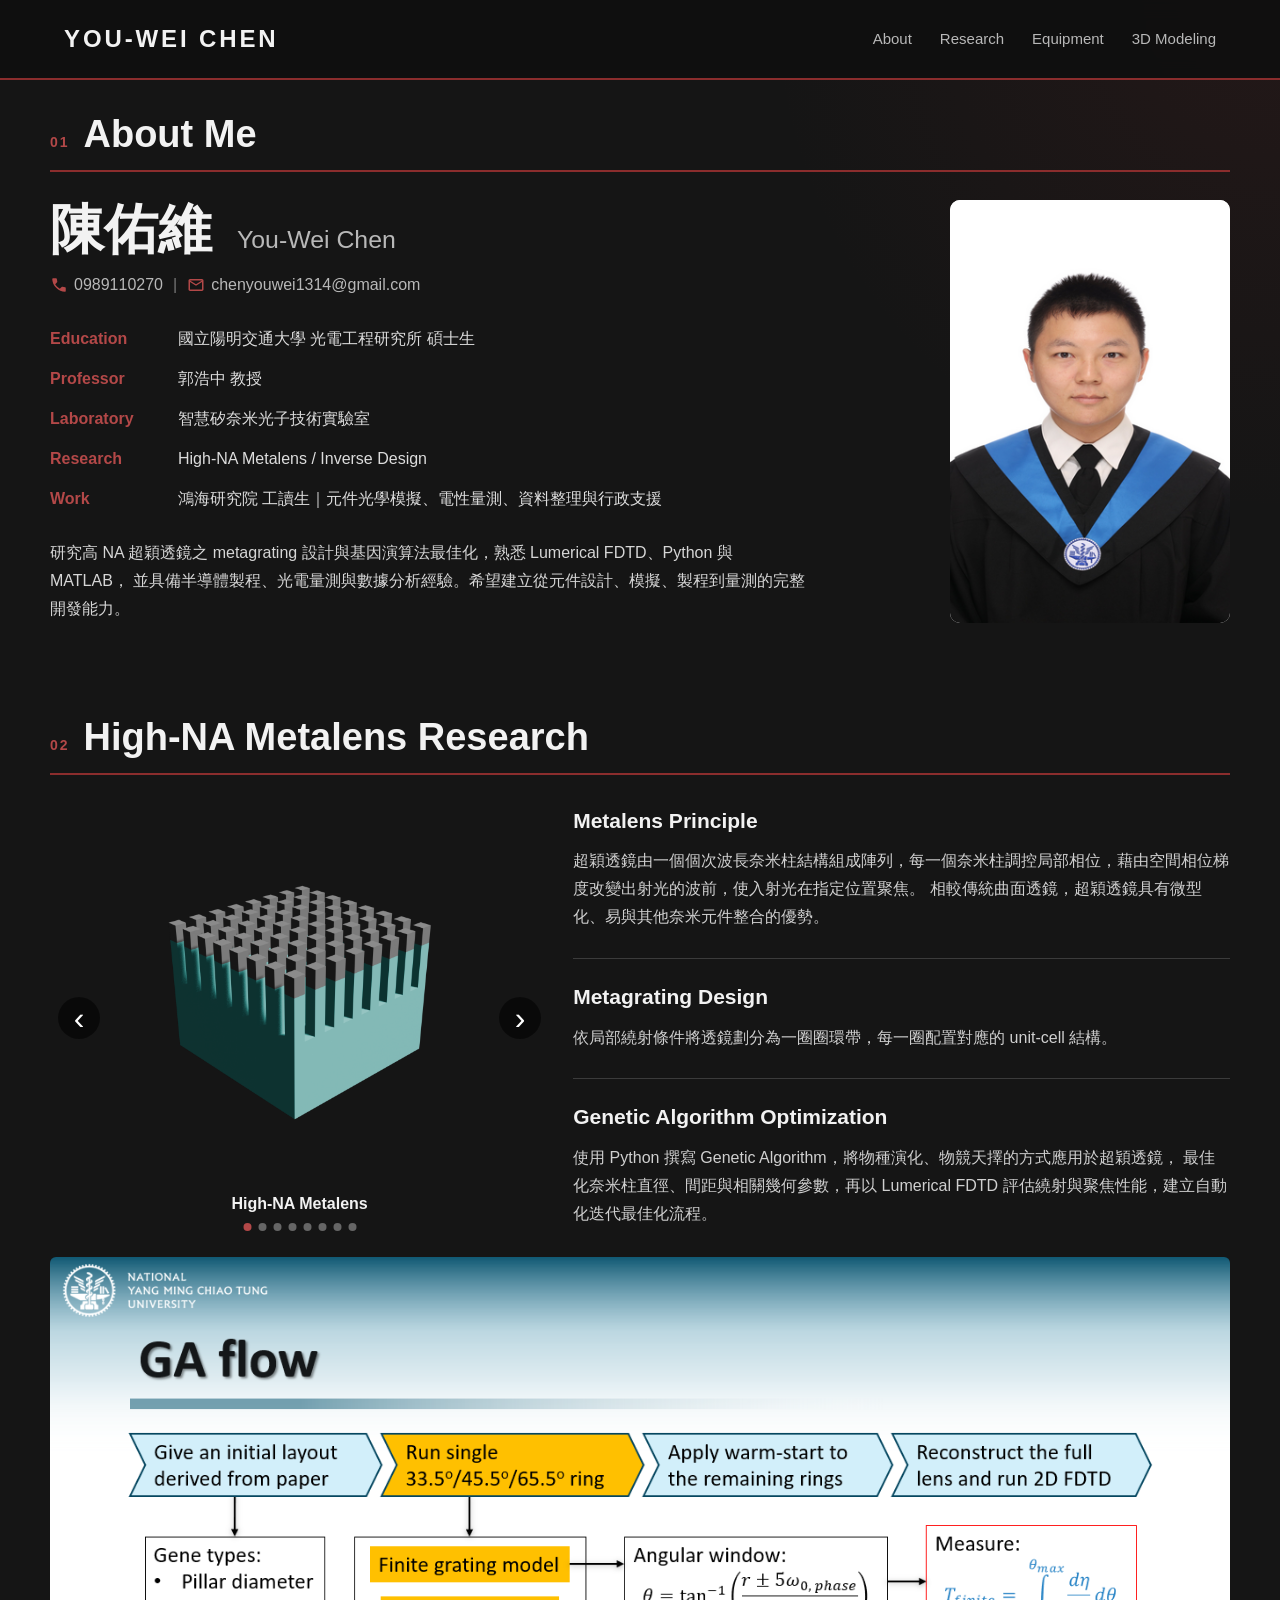
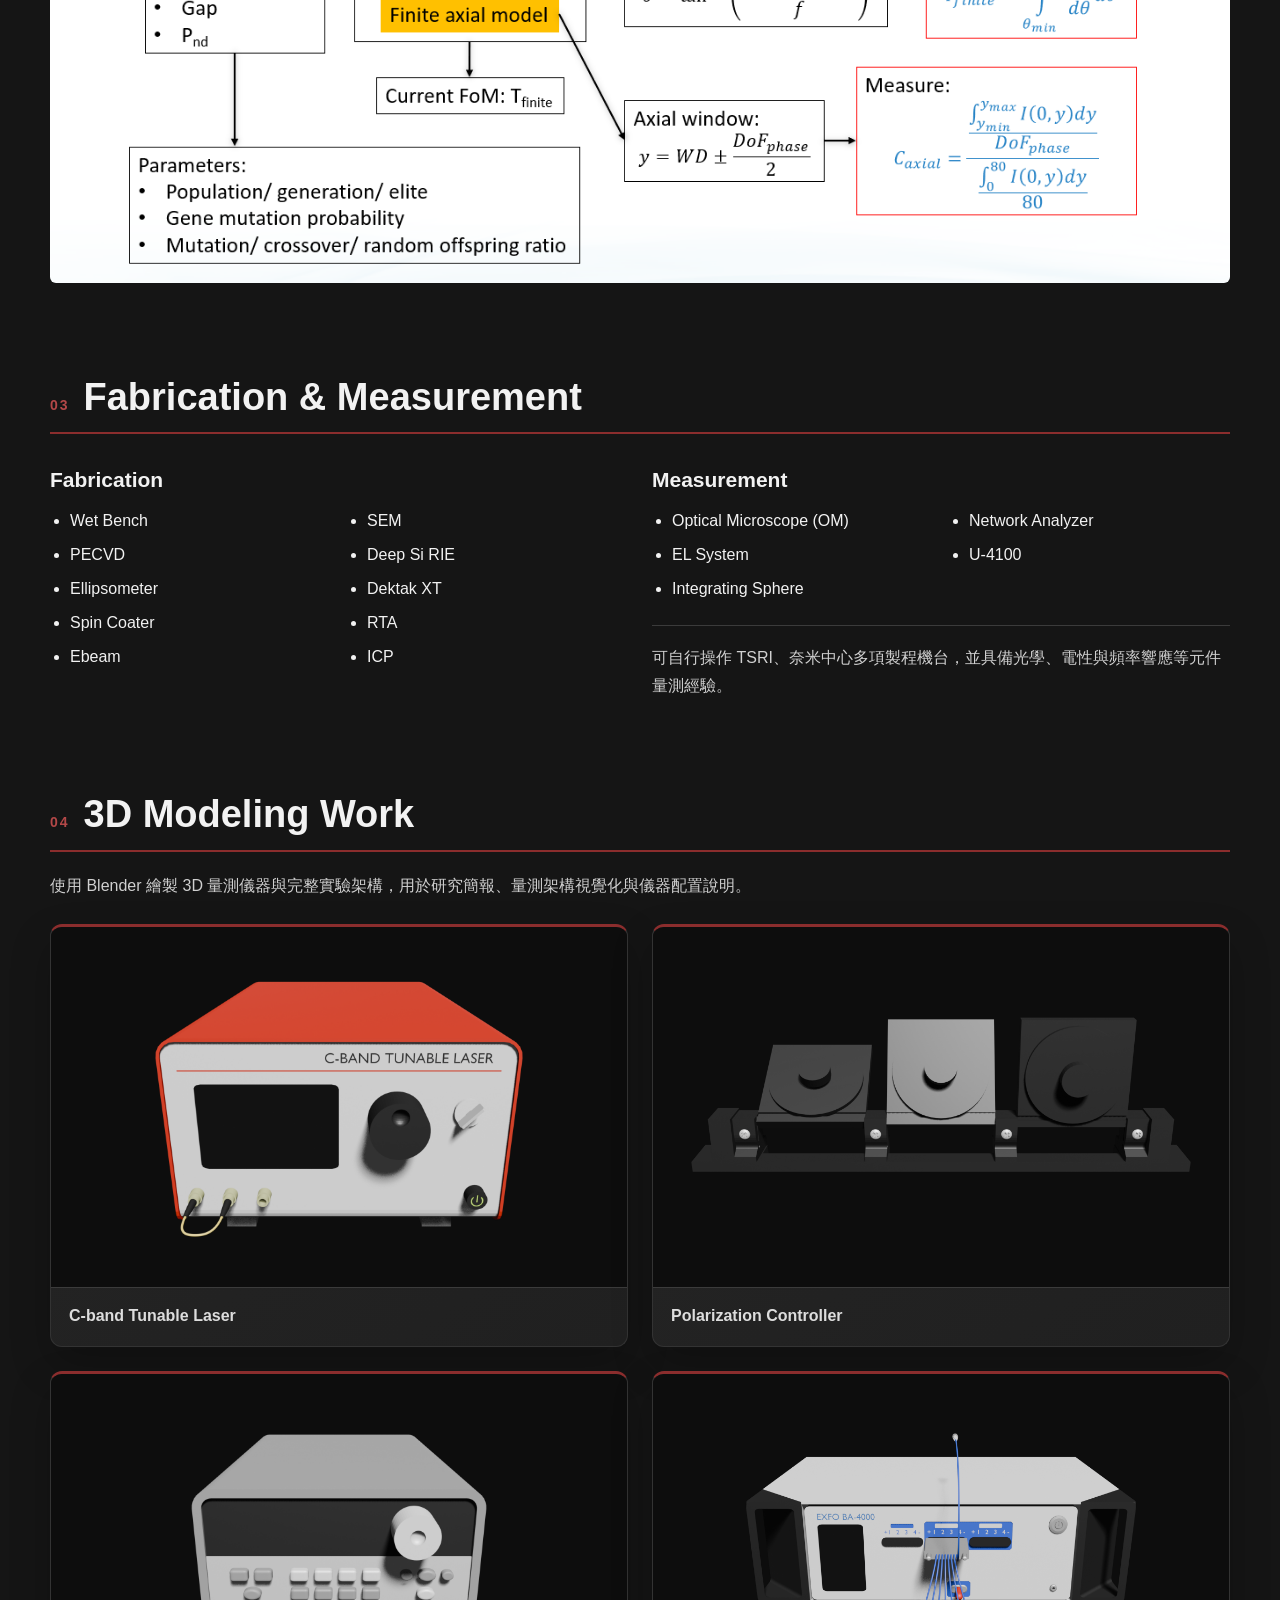
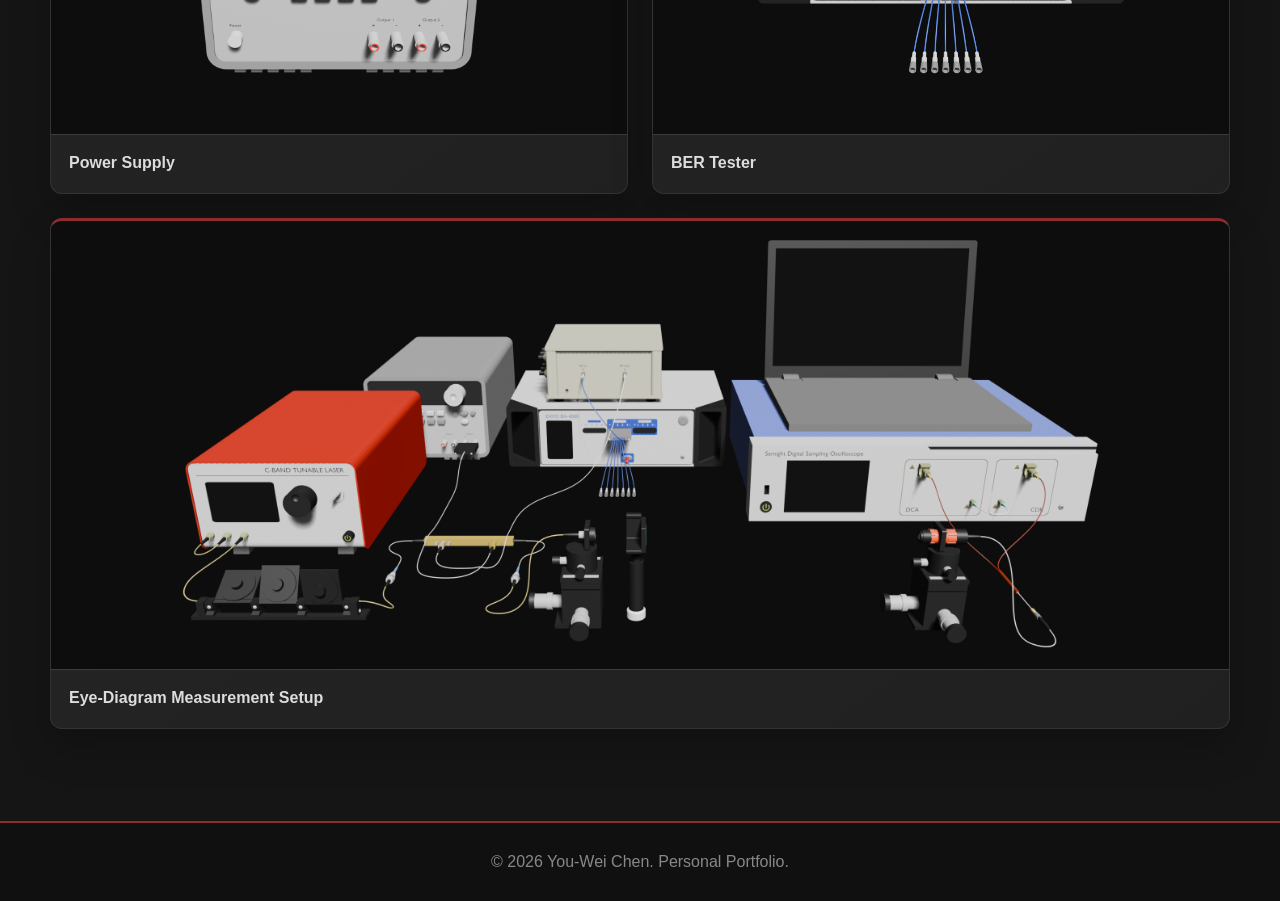
==== commit 31297a29: "五更" ====
--- a/index.html
+++ b/index.html
@@ -1,5 +1,6 @@
 <!DOCTYPE html>
 <html lang="zh-TW">
+
 <head>
   <meta charset="UTF-8">
   <meta name="viewport" content="width=device-width, initial-scale=1.0">
@@ -7,6 +8,7 @@
   <link rel="stylesheet" href="style.css">
   <link rel="icon" href="favicon.png" type="image/png">
 </head>
+
 <body>
   <header class="site-header">
     <a class="brand" href="#about">YOU-WEI CHEN</a>
@@ -20,35 +22,50 @@
 
   <main>
     <section id="about" class="section">
-      <div class="section-title"><span class="section-no">01</span><h2>About Me</h2></div>
+      <div class="section-title"><span class="section-no">01</span>
+        <h2>About Me</h2>
+      </div>
       <div class="about-grid panel">
         <div class="about-text">
           <h1>陳佑維 <span>You-Wei Chen</span></h1>
           <div class="contact">
             <a class="contact-item" href="tel:0989110270">
-              <svg class="contact-icon"
-              xmlns="http://www.w3.org/2000/svg"
-              viewBox="0 -960 960 960">
-                <path d="M798-120q-125 0-247-54.5T329-329Q229-429 174.5-551T120-798q0-18 12-30t30-12h162q14 0 25 9.5t13 22.5l26 140q2 16-1 27t-11 19l-97 98q20 37 47.5 71.5T387-386q31 31 65 57.5t72 48.5l94-94q9-9 23.5-13.5T670-390l138 28q14 4 23 14.5t9 23.5v162q0 18-12 30t-30 12Z"/>
+              <svg class="contact-icon" xmlns="http://www.w3.org/2000/svg" viewBox="0 -960 960 960">
+                <path
+                  d="M798-120q-125 0-247-54.5T329-329Q229-429 174.5-551T120-798q0-18 12-30t30-12h162q14 0 25 9.5t13 22.5l26 140q2 16-1 27t-11 19l-97 98q20 37 47.5 71.5T387-386q31 31 65 57.5t72 48.5l94-94q9-9 23.5-13.5T670-390l138 28q14 4 23 14.5t9 23.5v162q0 18-12 30t-30 12Z" />
               </svg>
               <span>0989110270</span>
             </a>
             <span class="contact-divider">|</span>
             <a class="contact-item" href="mailto:chenyouwei1314@gmail.com">
-              <svg class="contact-icon"
-              xmlns="http://www.w3.org/2000/svg"
-              viewBox="0 -960 960 960">
-                <path d="M160-160q-33 0-56.5-23.5T80-240v-480q0-33 23.5-56.5T160-800h640q33 0 56.5 23.5T880-720v480q0 33-23.5 56.5T800-160H160Zm320-280L160-640v400h640v-400L480-440Zm0-80 320-200H160l320 200ZM160-640v-80 480-400Z"/>
+              <svg class="contact-icon" xmlns="http://www.w3.org/2000/svg" viewBox="0 -960 960 960">
+                <path
+                  d="M160-160q-33 0-56.5-23.5T80-240v-480q0-33 23.5-56.5T160-800h640q33 0 56.5 23.5T880-720v480q0 33-23.5 56.5T800-160H160Zm320-280L160-640v400h640v-400L480-440Zm0-80 320-200H160l320 200ZM160-640v-80 480-400Z" />
               </svg>
               <span>chenyouwei1314@gmail.com</span>
             </a>
           </div>
           <dl class="profile-list">
-            <div><dt>Education</dt><dd>國立陽明交通大學 光電工程研究所 碩士生</dd></div>
-            <div><dt>Professor</dt><dd>郭浩中 教授</dd></div>
-            <div><dt>Laboratory</dt><dd>智慧矽奈米光子技術實驗室</dd></div>
-            <div><dt>Research</dt><dd>High-NA Metalens / Inverse Design</dd></div>
-            <div><dt>Work</dt><dd>鴻海研究院 工讀生｜元件光學模擬、電性量測、資料整理與行政支援</dd></div>
+            <div>
+              <dt>Education</dt>
+              <dd>國立陽明交通大學 光電工程研究所 碩士生</dd>
+            </div>
+            <div>
+              <dt>Professor</dt>
+              <dd>郭浩中 教授</dd>
+            </div>
+            <div>
+              <dt>Laboratory</dt>
+              <dd>智慧矽奈米光子技術實驗室</dd>
+            </div>
+            <div>
+              <dt>Research</dt>
+              <dd>High-NA Metalens / Inverse Design</dd>
+            </div>
+            <div>
+              <dt>Work</dt>
+              <dd>鴻海研究院 工讀生｜元件光學模擬、電性量測、資料整理與行政支援</dd>
+            </div>
           </dl>
           <p class="lead">研究高 NA 超穎透鏡之 metagrating 設計與基因演算法最佳化，熟悉 Lumerical FDTD、Python 與 MATLAB，
             並具備半導體製程、光電量測與數據分析經驗。希望建立從元件設計、模擬、製程到量測的完整開發能力。</p>
@@ -58,14 +75,54 @@
     </section>
 
     <section id="research" class="section">
-      <div class="section-title"><span class="section-no">02</span><h2>High-NA Metalens Research</h2></div>
+      <div class="section-title"><span class="section-no">02</span>
+        <h2>High-NA Metalens Research</h2>
+      </div>
       <div class="research-grid">
-        <div class="panel image-panel"><img class="metalens-image" src="metalens illustration.png" alt="Metalens illustration"></div>
+        <div class="image-panel">
+          <div class="metalens-slider">
+            <div class="metalens-slide active">
+              <img src="metalens illustration.png" alt="Metalens illustration">
+              <p class="slide-caption">High-NA Metalens</p>
+            </div>
+            <div class="metalens-slide">
+              <img src="flow 1.png" alt="Fabrication step 1">
+              <p class="slide-caption">Step 1: Bare Substrate</p>
+            </div>
+            <div class="metalens-slide">
+              <img src="flow 2.png" alt="Fabrication step 2">
+              <p class="slide-caption">Step 2: PECVD SiO₂</p>
+            </div>
+            <div class="metalens-slide">
+              <img src="flow 3.png" alt="Fabrication step 3">
+              <p class="slide-caption">Step 3: PR Coating</p>
+            </div>
+            <div class="metalens-slide">
+              <img src="flow 4.png" alt="Fabrication step 4">
+              <p class="slide-caption">Step 4: E-beam Exposure</p>
+            </div>
+            <div class="metalens-slide">
+              <img src="flow 5.png" alt="Fabrication step 5">
+              <p class="slide-caption">Step 5: E11 SiO₂</p>
+            </div>
+            <div class="metalens-slide">
+              <img src="flow 6.png" alt="Fabrication step 6">
+              <p class="slide-caption">Step 6: PR Removal</p>
+            </div>
+            <div class="metalens-slide">
+              <img src="flow 7.png" alt="Fabrication step 7">
+              <p class="slide-caption">Step 7: Deep Si RIE</p>
+            </div>
+            <button class="slider-arrow slider-prev" type="button" aria-label="Previous slide">‹</button>
+            <button class="slider-arrow slider-next" type="button" aria-label="Next slide">›</button>
+            <div class="slider-dots"></div>
+          </div>
+        </div>
         <div class="panel research-text">
           <article>
             <h3>Metalens Principle</h3>
             <p>超穎透鏡由一個個次波長奈米柱結構組成陣列，每一個奈米柱調控局部相位，藉由空間相位梯度改變出射光的波前，使入射光在指定位置聚焦。
-            相較傳統曲面透鏡，超穎透鏡具有微型化、易與其他奈米元件整合的優勢。</p>
+              相較傳統曲面透鏡，超穎透鏡具有微型化、易與其他奈米元件整合的優勢。</p>
           </article>
           <article>
             <h3>Metagrating Design</h3>
@@ -82,7 +139,9 @@
     </section>
 
     <section id="fabrication" class="section">
-      <div class="section-title"><span class="section-no">03</span><h2>Fabrication & Measurement</h2></div>
+      <div class="section-title"><span class="section-no">03</span>
+        <h2>Fabrication & Measurement</h2>
+      </div>
       <div class="skill-grid">
         <div class="panel skill-card">
           <h3>Fabrication</h3>
@@ -108,23 +167,104 @@
             <li>Network Analyzer</li>
             <li>U-4100</li>
           </ul>
-          <p class="card-note">於 TSRI、奈米中心完成多項製程機台訓練，並具備光學、電性與頻率響應等元件量測經驗。</p>
+          <p class="card-note">可自行操作 TSRI、奈米中心多項製程機台，並具備光學、電性與頻率響應等元件量測經驗。</p>
         </div>
       </div>
     </section>
 
     <section id="blender" class="section">
-      <div class="section-title"><span class="section-no">04</span><h2>3D Modeling & Experimental Visualization</h2></div>
+      <div class="section-title"><span class="section-no">04</span>
+        <h2>3D Modeling Work</h2>
+      </div>
       <p class="section-intro">使用 Blender 繪製 3D 量測儀器與完整實驗架構，用於研究簡報、量測架構視覺化與儀器配置說明。</p>
       <div class="gallery-grid">
-        <figure class="panel gallery-card"><img src="Laser.png" alt="C-band tunable laser 3D model"><figcaption>C-band Tunable Laser</figcaption></figure>
-        <figure class="panel gallery-card"><img src="PC controller.png" alt="Polarization controller 3D model"><figcaption>Polarization Controller</figcaption></figure>
-        <figure class="panel gallery-card"><img src="Power supply.png" alt="Power supply 3D model"><figcaption>Power Supply</figcaption></figure>
-        <figure class="panel gallery-card"><img src="BER tester.png" alt="BER tester 3D model"><figcaption>BER Tester</figcaption></figure>
-        <figure class="panel gallery-card gallery-wide"><img src="eye diagram.png" alt="Eye-diagram measurement setup"><figcaption>Eye-Diagram Measurement Setup</figcaption></figure>
+        <figure class="panel gallery-card"><img src="Laser.png" alt="C-band tunable laser 3D model">
+          <figcaption>C-band Tunable Laser</figcaption>
+        </figure>
+        <figure class="panel gallery-card"><img src="PC controller.png" alt="Polarization controller 3D model">
+          <figcaption>Polarization Controller</figcaption>
+        </figure>
+        <figure class="panel gallery-card"><img src="Power supply.png" alt="Power supply 3D model">
+          <figcaption>Power Supply</figcaption>
+        </figure>
+        <figure class="panel gallery-card"><img src="BER tester.png" alt="BER tester 3D model">
+          <figcaption>BER Tester</figcaption>
+        </figure>
+        <figure class="panel gallery-card gallery-wide"><img src="eye diagram.png" alt="Eye-diagram measurement setup">
+          <figcaption>Eye-Diagram Measurement Setup</figcaption>
+        </figure>
       </div>
     </section>
   </main>
-  <footer><p>© 2026 You-Wei Chen. Personal Portfolio.</p></footer>
+  <footer>
+    <p>© 2026 You-Wei Chen. Personal Portfolio.</p>
+  </footer>
+  <script>
+    const slides = document.querySelectorAll('.metalens-slide');
+    const prevButton = document.querySelector('.slider-prev');
+    const nextButton = document.querySelector('.slider-next');
+    const dotsContainer = document.querySelector('.slider-dots');
+
+    let currentSlide = 0;
+    let slideTimer;
+
+    slides.forEach((slide, index) => {
+      const dot = document.createElement('button');
+      dot.classList.add('slider-dot');
+
+      if (index === 0) {
+        dot.classList.add('active');
+      }
+
+      dot.addEventListener('click', () => {
+        showSlide(index);
+        restartTimer();
+      });
+
+      dotsContainer.appendChild(dot);
+    });
+
+    const dots = document.querySelectorAll('.slider-dot');
+
+    function showSlide(index) {
+      slides[currentSlide].classList.remove('active');
+      dots[currentSlide].classList.remove('active');
+
+      currentSlide = (index + slides.length) % slides.length;
+
+      slides[currentSlide].classList.add('active');
+      dots[currentSlide].classList.add('active');
+    }
+
+    function nextSlide() {
+      showSlide(currentSlide + 1);
+    }
+
+    function prevSlide() {
+      showSlide(currentSlide - 1);
+    }
+
+    function startTimer() {
+      slideTimer = setInterval(nextSlide, 5000);
+    }
+
+    function restartTimer() {
+      clearInterval(slideTimer);
+      startTimer();
+    }
+
+    nextButton.addEventListener('click', () => {
+      nextSlide();
+      restartTimer();
+    });
+
+    prevButton.addEventListener('click', () => {
+      prevSlide();
+      restartTimer();
+    });
+
+    startTimer();
+  </script>
 </body>
-</html>
+
+</html>
--- a/style.css
+++ b/style.css
@@ -26,7 +26,7 @@
 img{display:block;
     max-width:100%}
 
-.site-header{height:74px;
+.site-header{height:80px;
     width:100%;
     position:fixed;
     top:0;
@@ -40,7 +40,7 @@
     align-items:center;
     justify-content:space-between}
 
-.brand{font-size:20px;
+.brand{font-size:24px;
     font-weight:800;
     letter-spacing:.12em}.nav-links{display:flex;gap:28px}.nav-links a{color:var(--muted);font-size:15px}.nav-links a:hover{color:#fff}
 
@@ -144,10 +144,98 @@
     justify-content:center;
     min-height:430px}
     
-.metalens-image{width:100%;
-    height:100%;
-    max-height:420px;
-    object-fit:contain}
+.metalens-slider{
+    width:100%;
+    height:430px;
+    position:relative;
+    overflow:hidden;
+    display:flex;
+    align-items:center;
+    justify-content:center;
+}
+
+.metalens-slide{
+    position:absolute;
+    inset:0;
+    display:flex;
+    flex-direction:column;
+    align-items:center;
+    justify-content:center;
+    opacity:0;
+    visibility:hidden;
+    transition:opacity .5s ease;
+}
+
+.metalens-slide.active{
+    opacity:1;
+    visibility:visible;
+}
+
+.metalens-slide img{
+    width:100%;
+    height:380px;
+    object-fit:contain;
+}
+
+.slide-caption{
+    margin-bottom:8px;
+    font-size:16px;
+    font-weight:600;
+    color:var(--text);
+    text-align:center;
+}
+
+.slider-arrow{
+    position:absolute;
+    top:50%;
+    transform:translateY(-50%);
+    width:42px;
+    height:42px;
+    border:none;
+    border-radius:50%;
+    background:rgba(0,0,0,.55);
+    color:#fff;
+    font-size:32px;
+    line-height:1;
+    cursor:pointer;
+    z-index:5;
+    transition:background .2s ease;
+}
+
+.slider-arrow:hover{
+    background:var(--red);
+}
+
+.slider-prev{
+    left:8px;
+}
+
+.slider-next{
+    right:8px;
+}
+
+.slider-dots{
+    position:absolute;
+    bottom:2px;
+    left:50%;
+    transform:translateX(-50%);
+    display:flex;
+    gap:7px;
+    z-index:5;
+}
+
+.slider-dot{
+    width:8px;
+    height:8px;
+    border:none;
+    border-radius:50%;
+    background:#666;
+    cursor:pointer;
+}
+
+.slider-dot.active{
+    background:var(--red2);
+}
     
 .research-text{display:grid;
     gap:22px}
@@ -217,8 +305,10 @@
 footer{border-top:2px solid var(--red);
     background:#101010;
     color:#888;
-    text-align:center;
-    padding:28px 20px}
+    display: flex;
+    align-items: center;
+    justify-content: center;
+    height:80px}
 
 @media(max-width:900px){.nav-links{gap:16px}
 
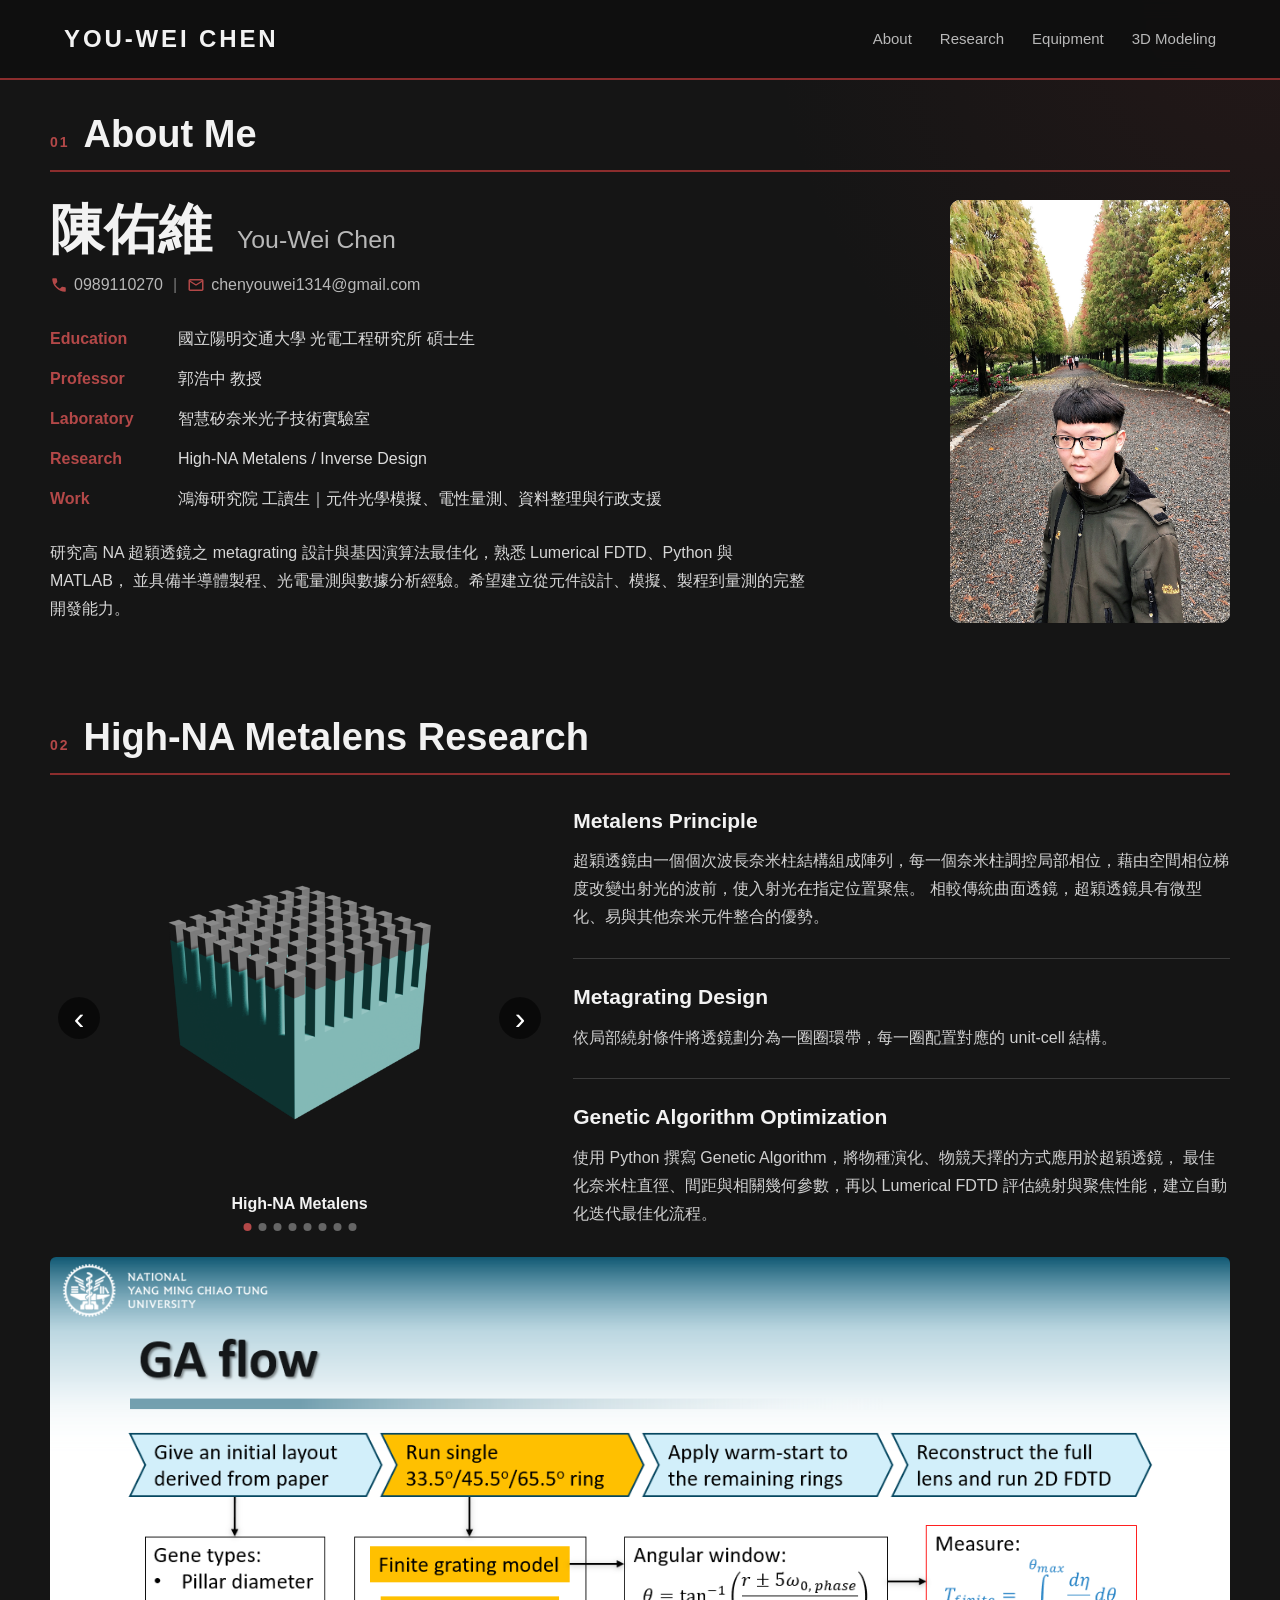
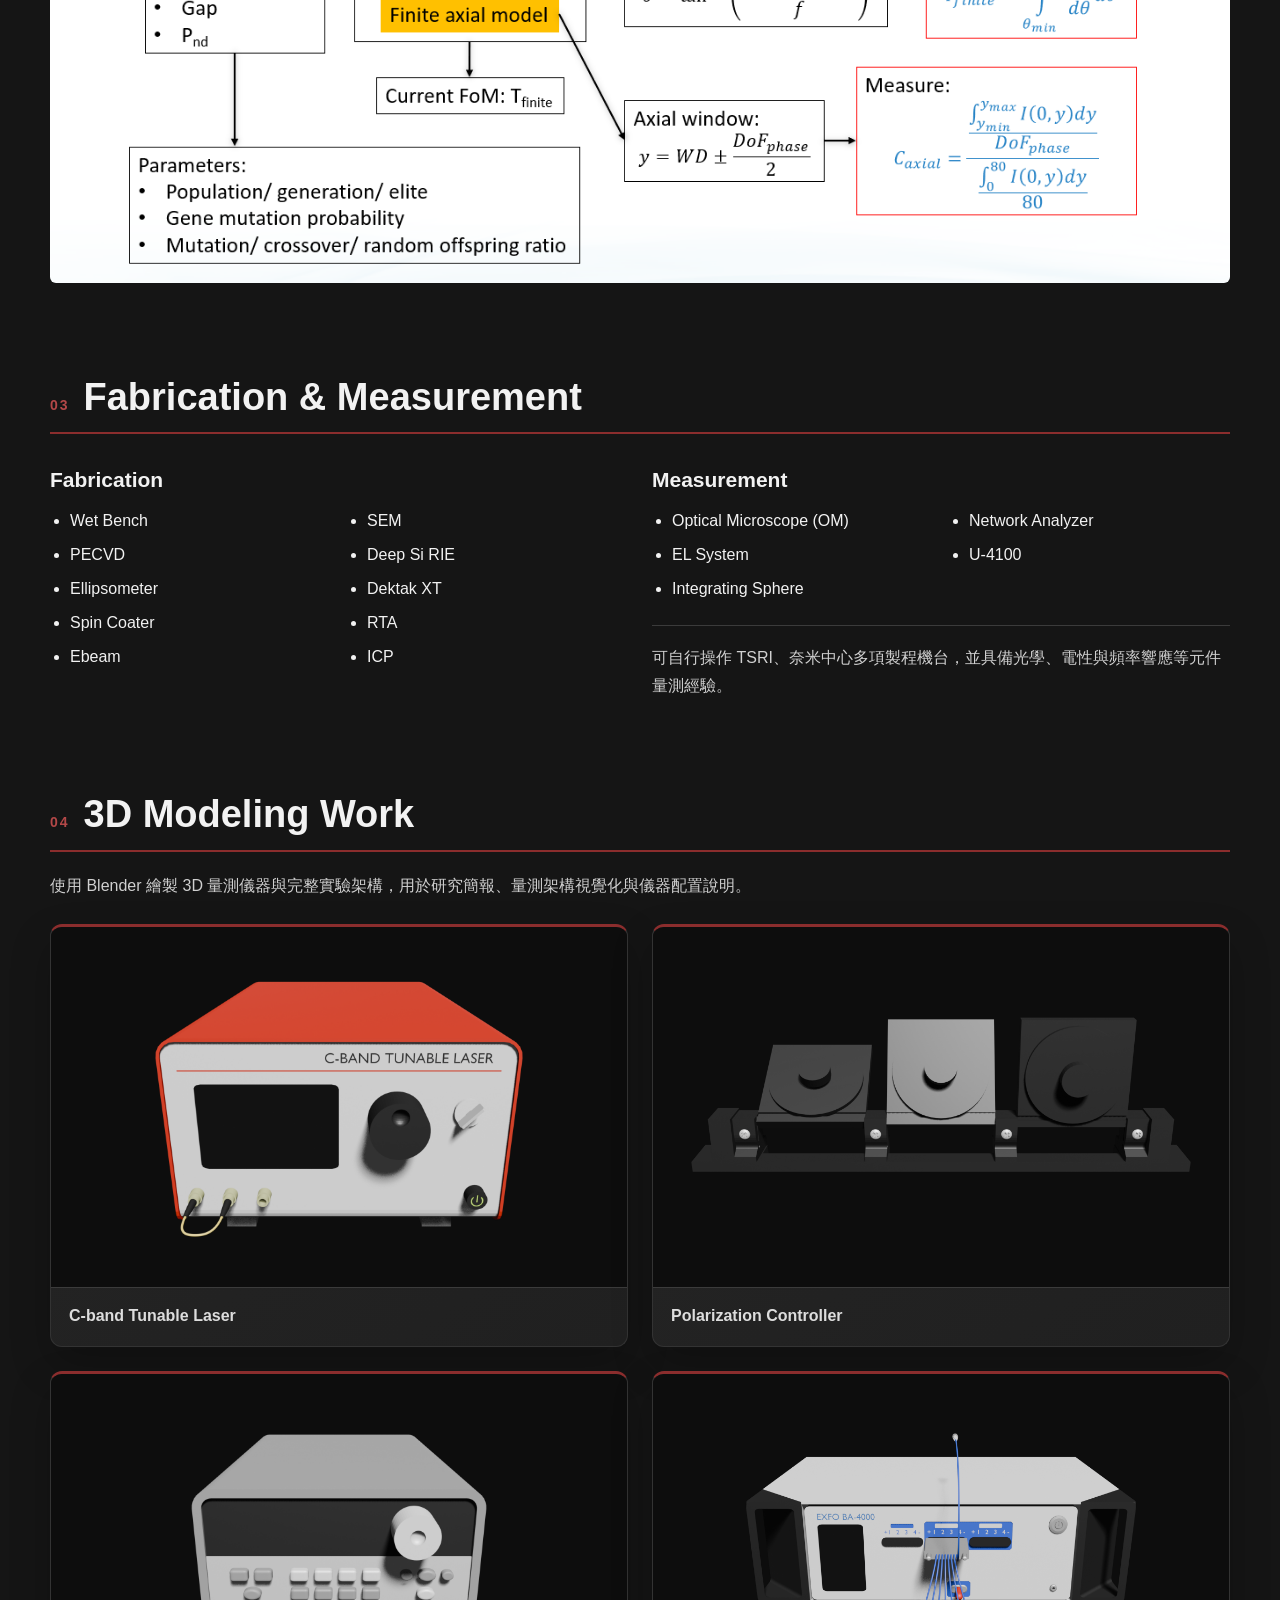
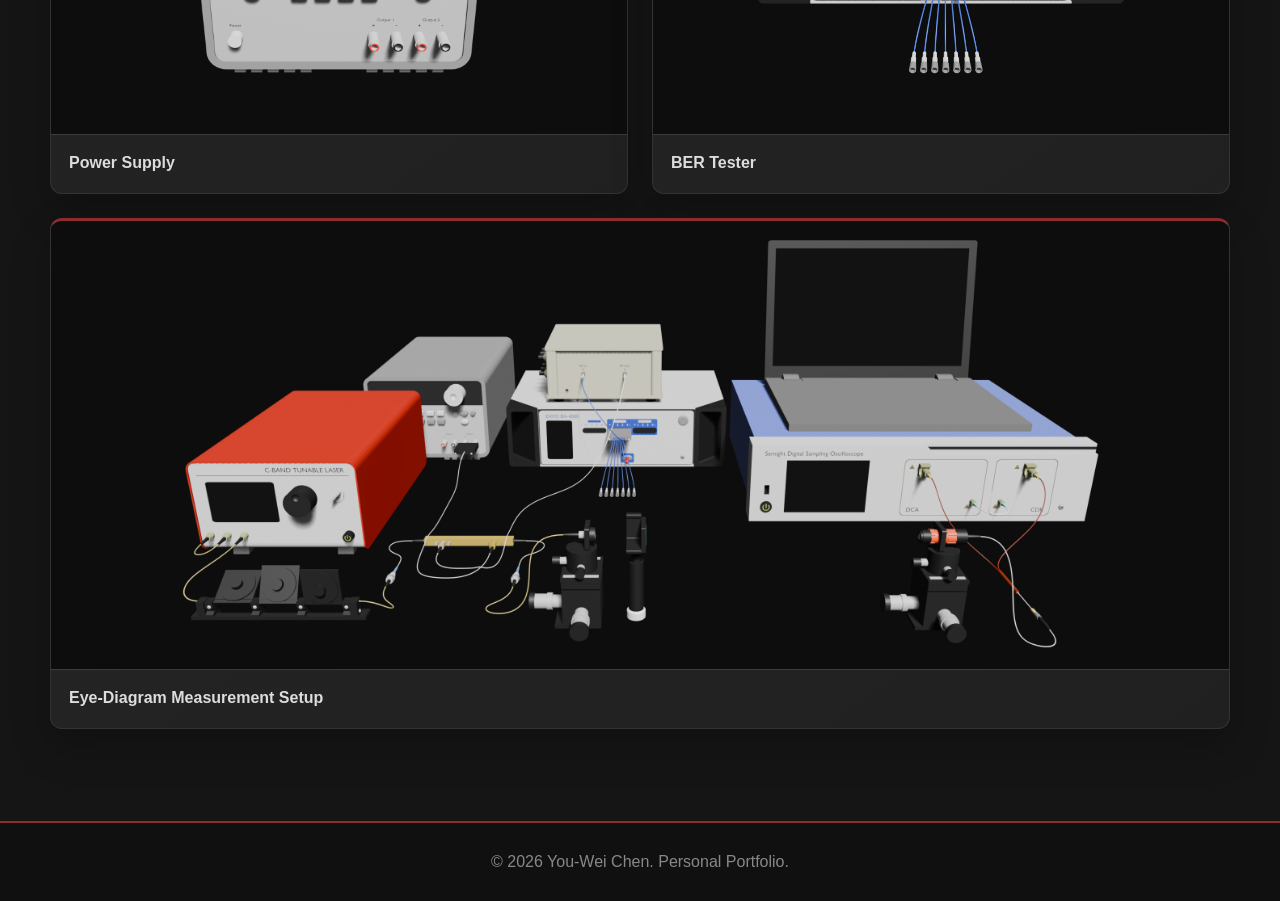
==== commit fc43f448: "六小更" ====
--- a/index.html
+++ b/index.html
@@ -70,7 +70,7 @@
           <p class="lead">研究高 NA 超穎透鏡之 metagrating 設計與基因演算法最佳化，熟悉 Lumerical FDTD、Python 與 MATLAB，
             並具備半導體製程、光電量測與數據分析經驗。希望建立從元件設計、模擬、製程到量測的完整開發能力。</p>
         </div>
-        <div class="portrait-wrap"><img class="portrait" src="favicon.png" alt="You-Wei Chen"></div>
+        <div class="portrait-wrap"><img class="portrait" src="IMG_5258.JPG" alt="You-Wei Chen"></div>
       </div>
     </section>
 
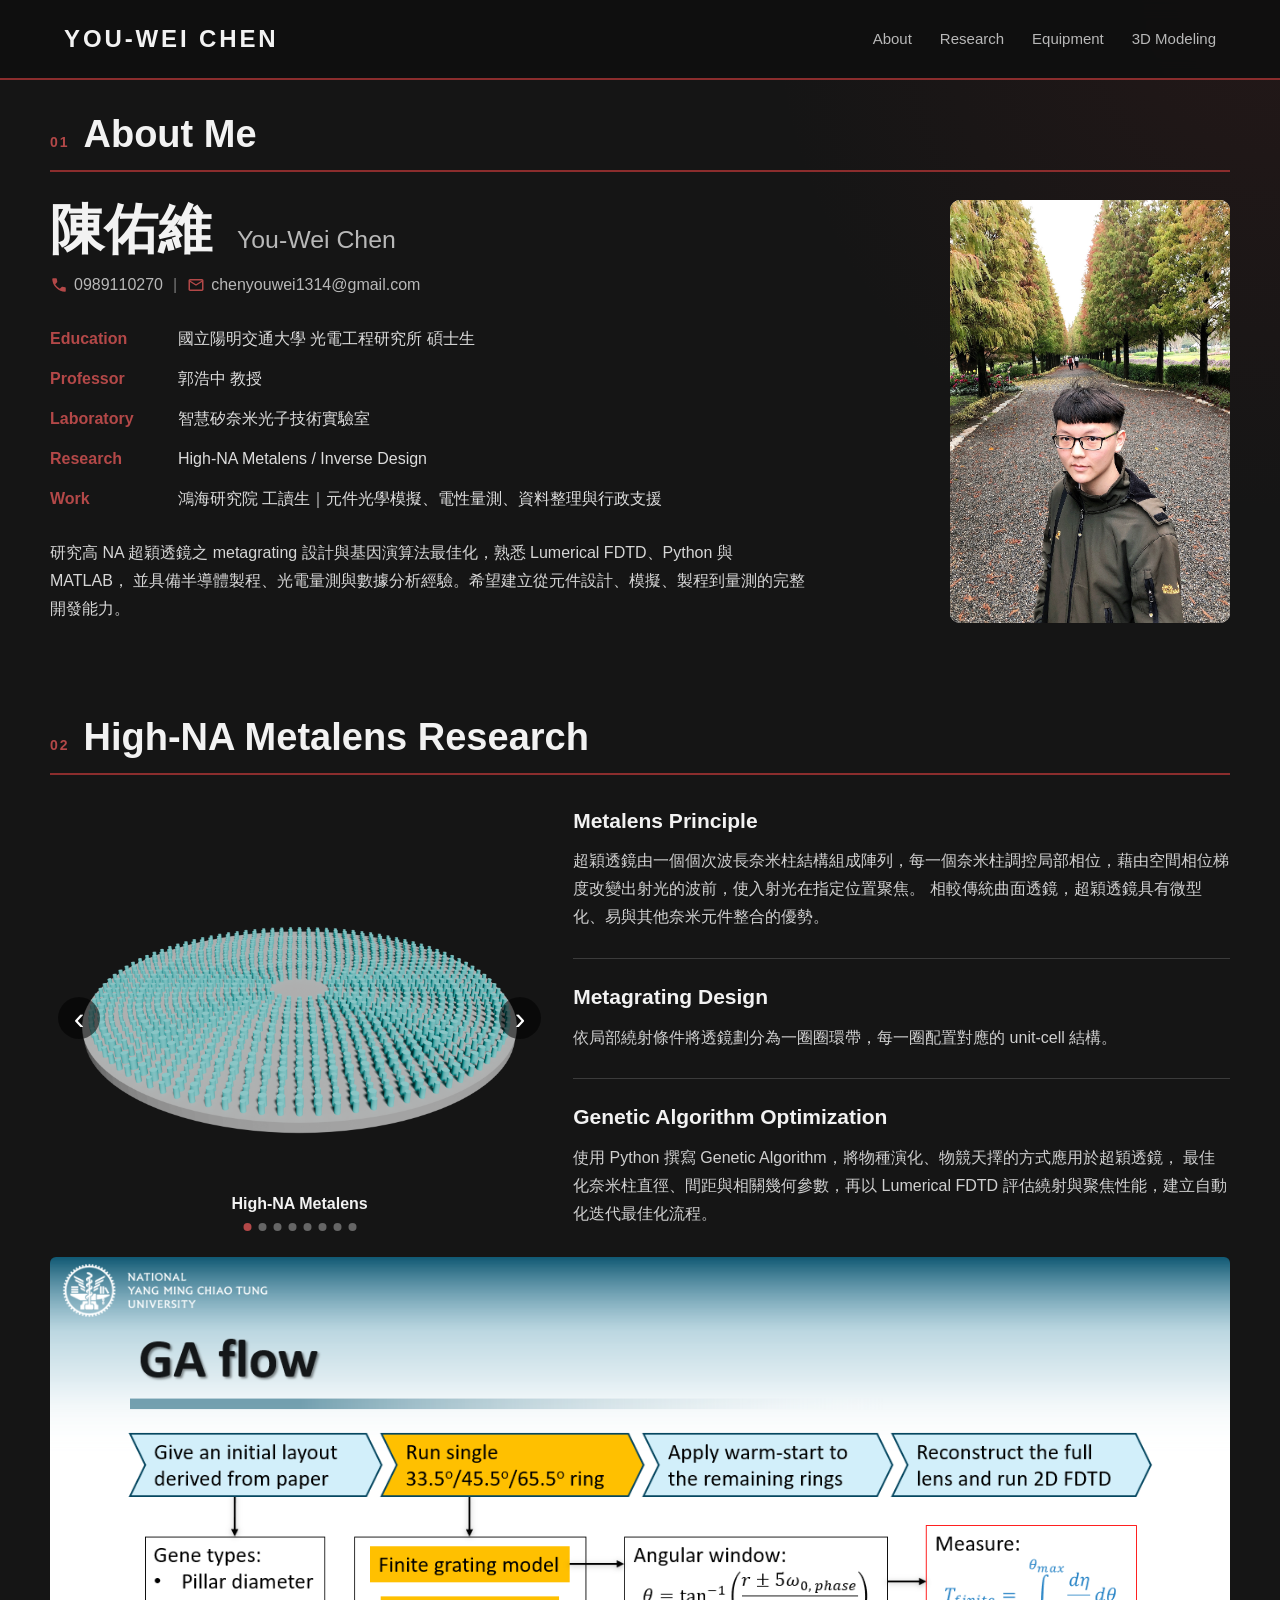
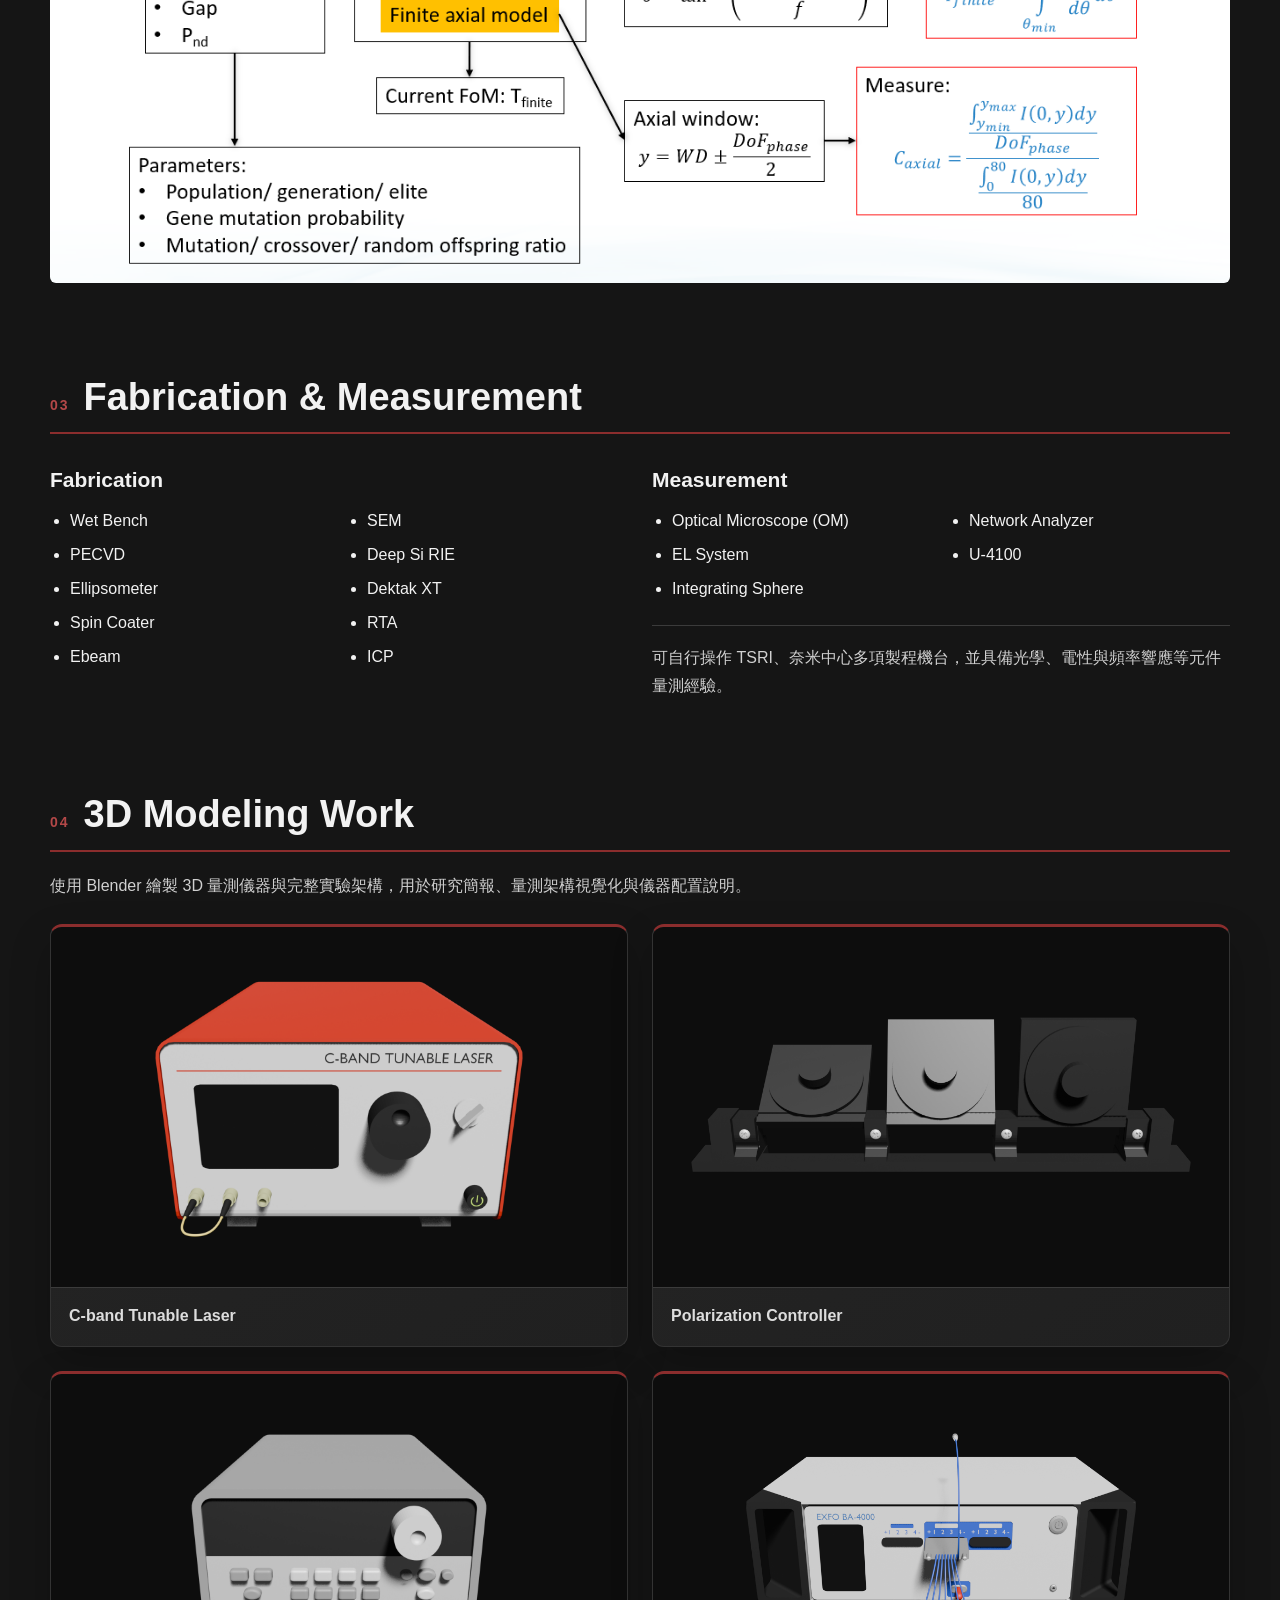
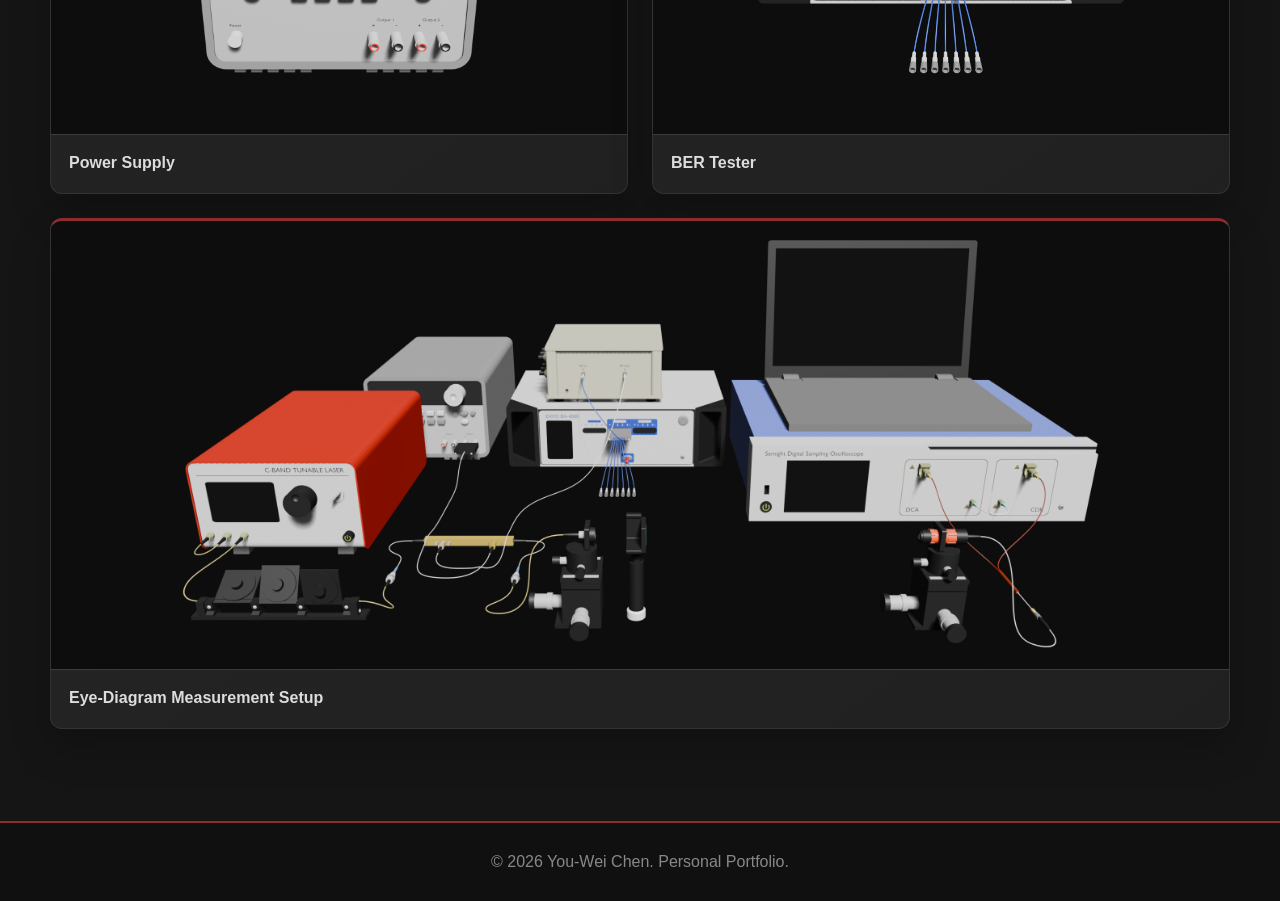
==== commit d8789bf7: "七更" ====
--- a/index.html
+++ b/index.html
@@ -82,7 +82,7 @@
         <div class="image-panel">
           <div class="metalens-slider">
             <div class="metalens-slide active">
-              <img src="metalens illustration.png" alt="Metalens illustration">
+              <img src="high NA lens.png" alt="Metalens illustration">
               <p class="slide-caption">High-NA Metalens</p>
             </div>
             <div class="metalens-slide">
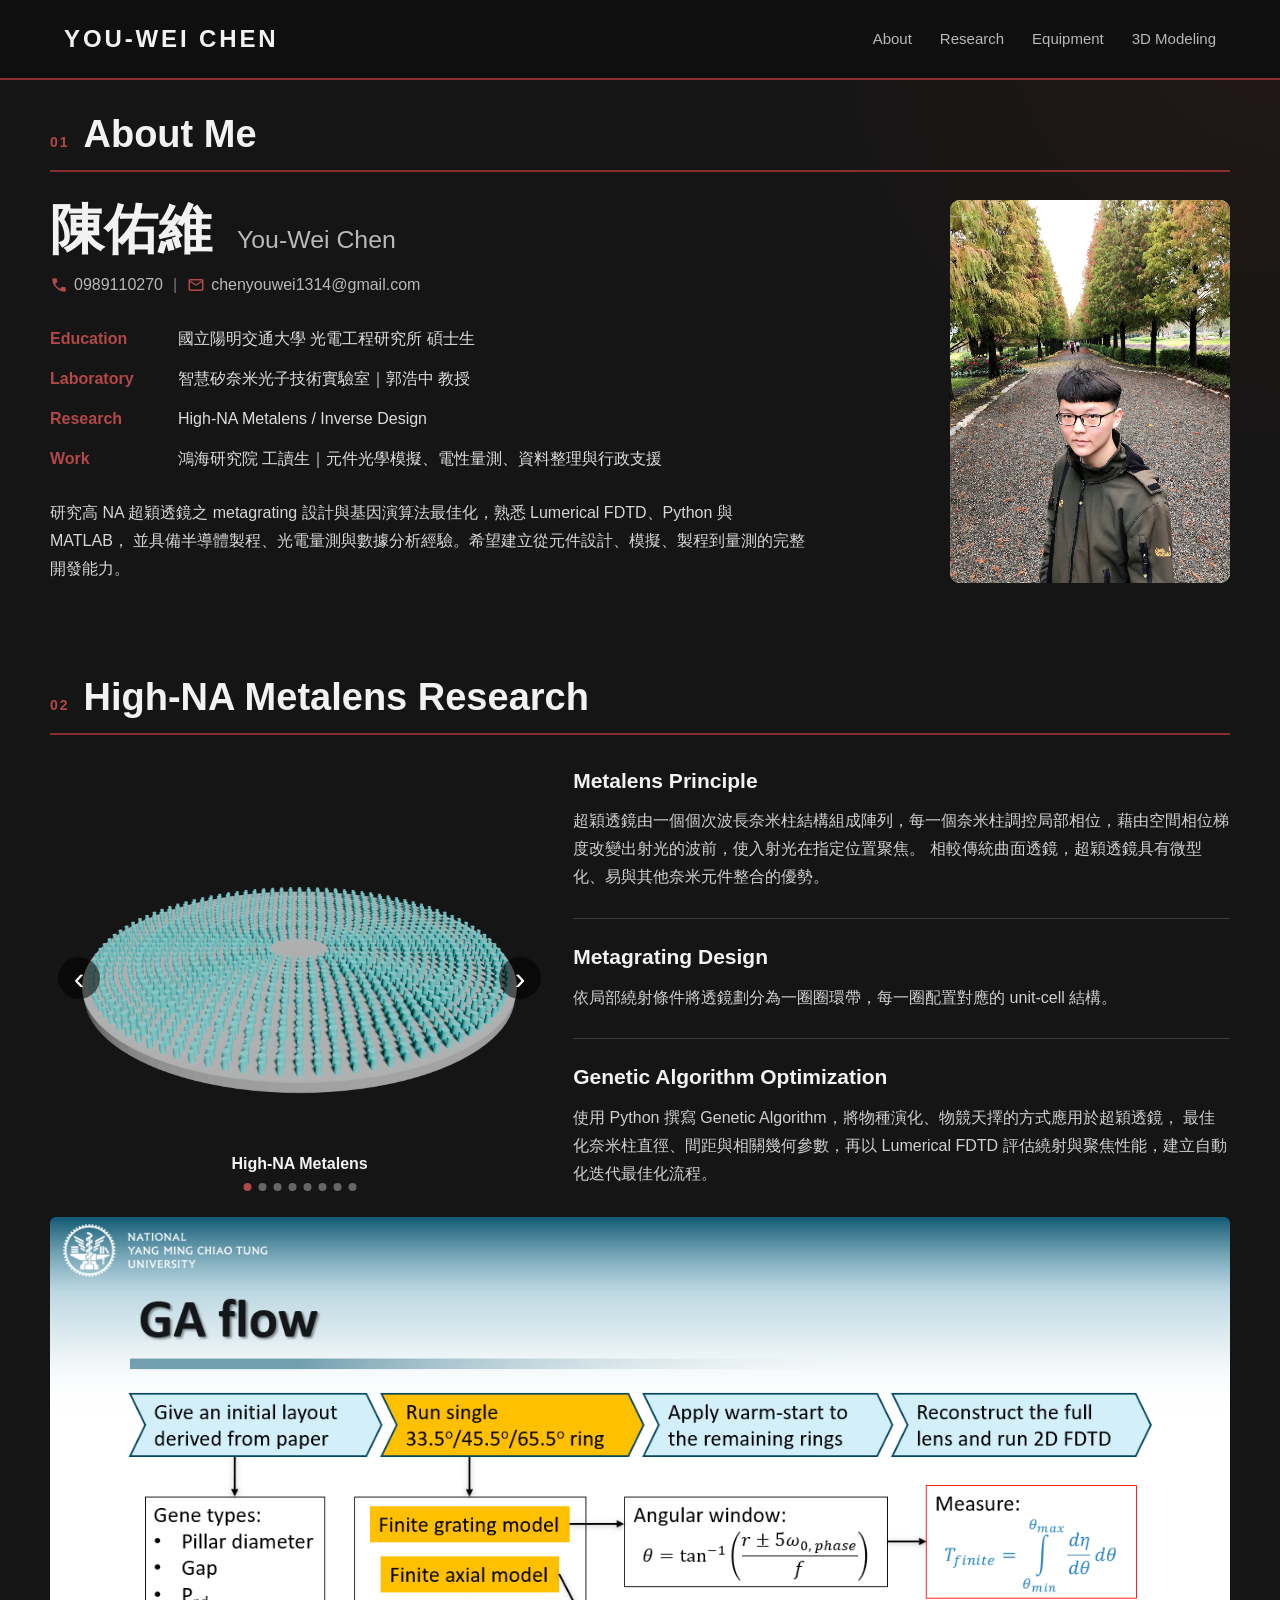
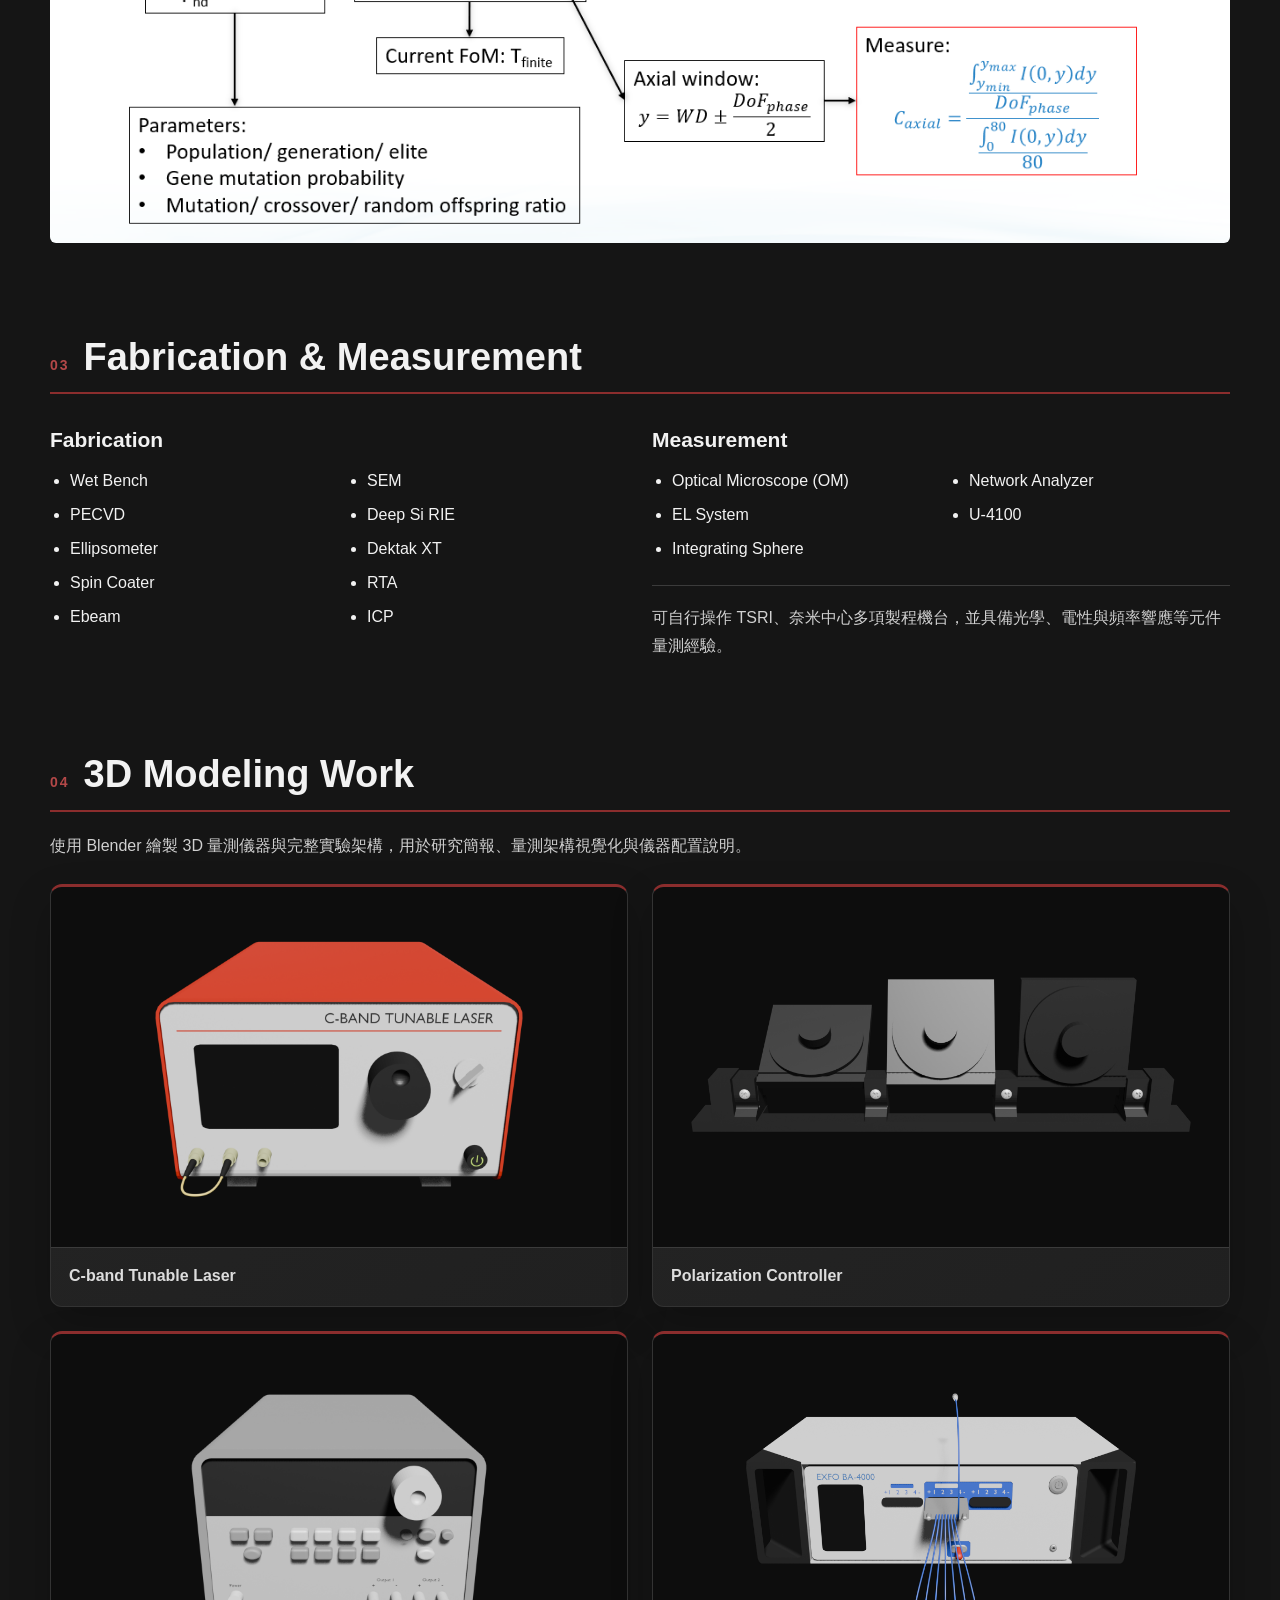
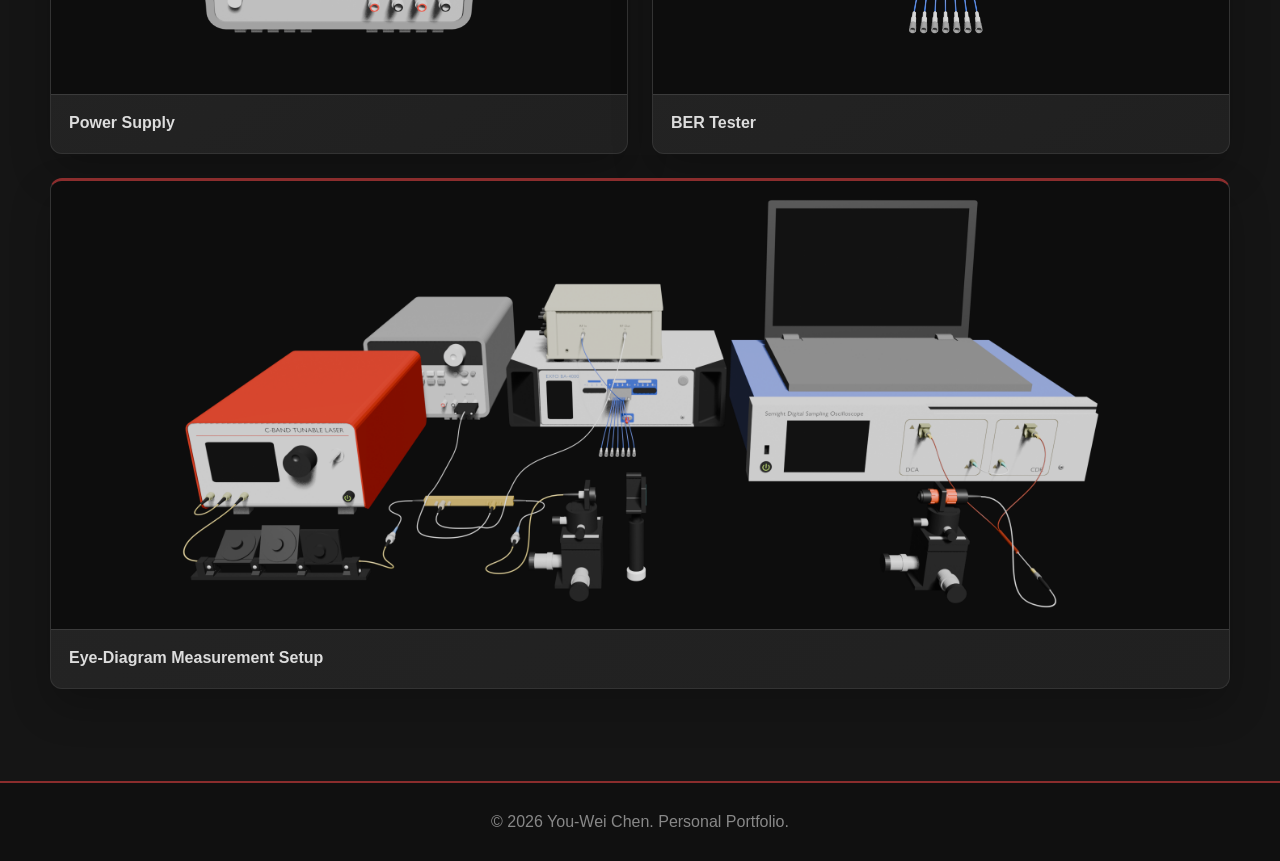
==== commit 319702da: "八更" ====
--- a/index.html
+++ b/index.html
@@ -51,12 +51,8 @@
               <dd>國立陽明交通大學 光電工程研究所 碩士生</dd>
             </div>
             <div>
-              <dt>Professor</dt>
-              <dd>郭浩中 教授</dd>
-            </div>
-            <div>
               <dt>Laboratory</dt>
-              <dd>智慧矽奈米光子技術實驗室</dd>
+              <dd>智慧矽奈米光子技術實驗室｜郭浩中 教授</dd>
             </div>
             <div>
               <dt>Research</dt>
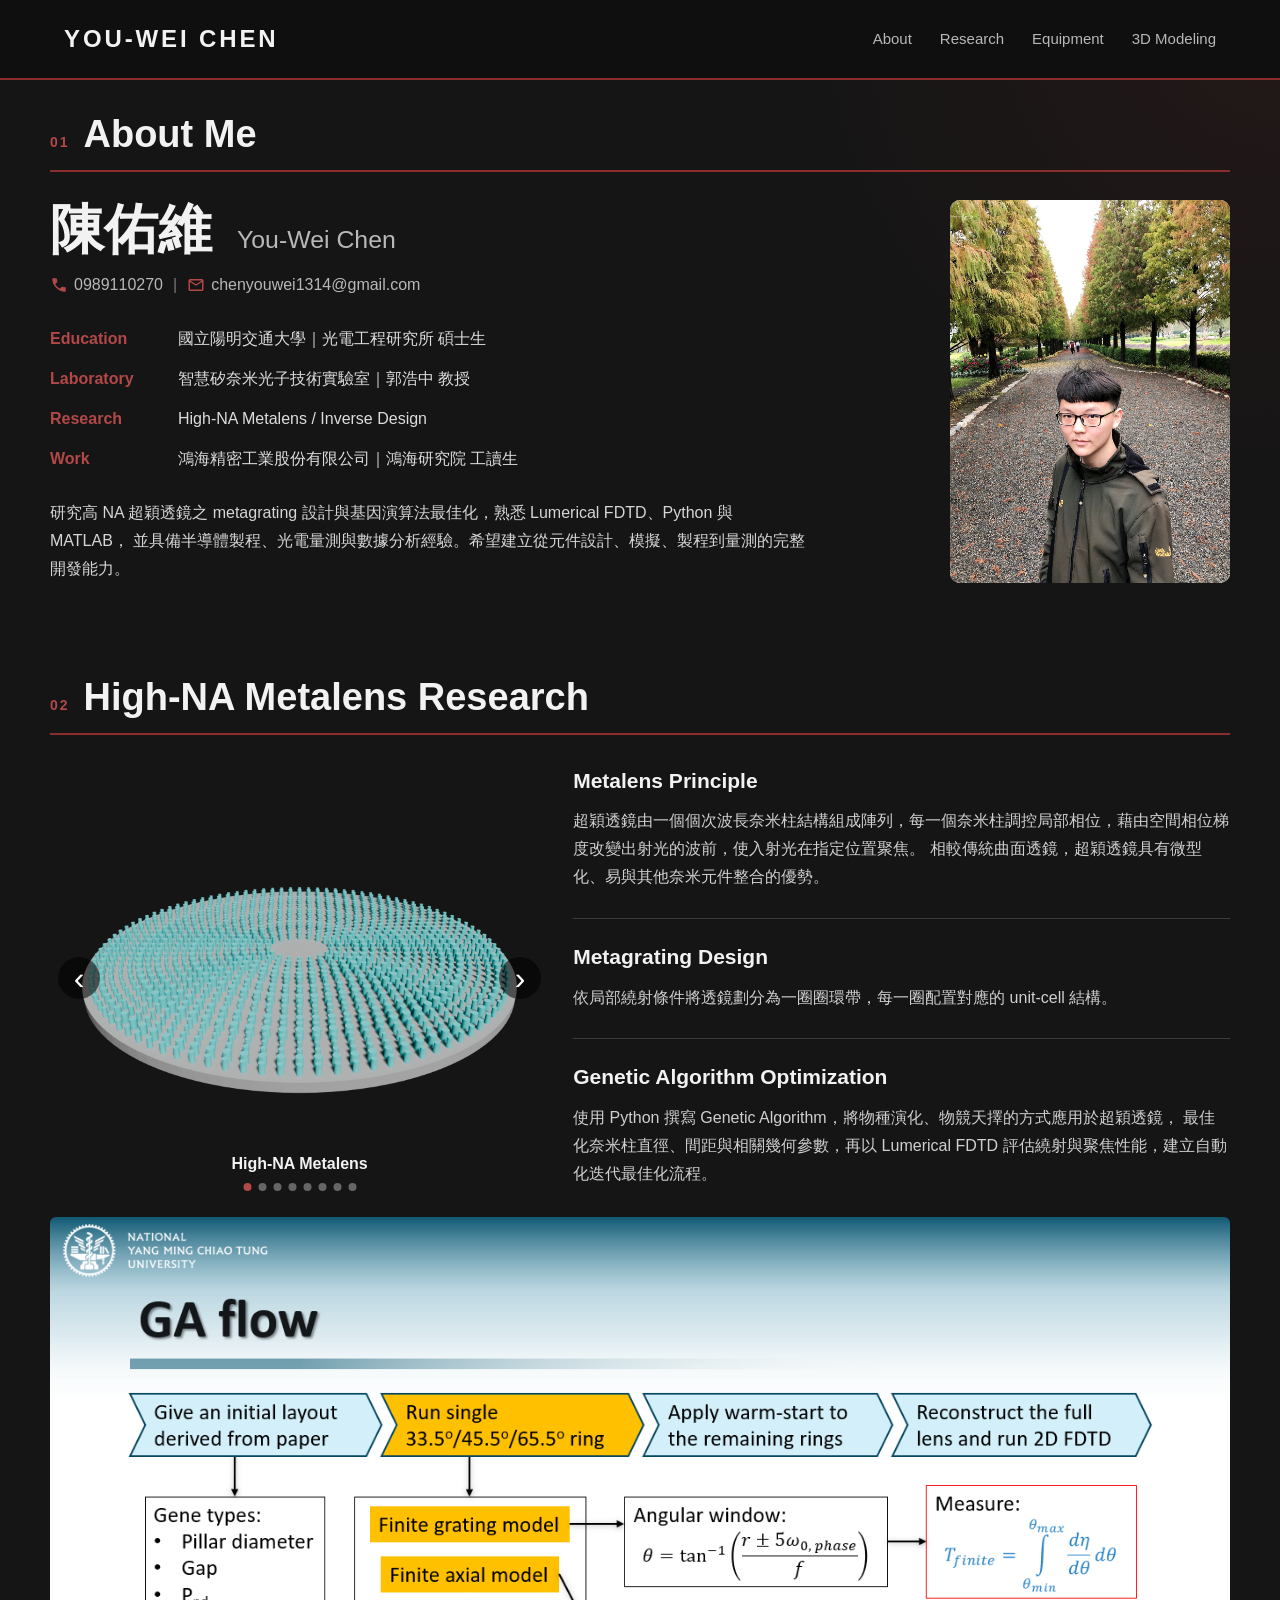
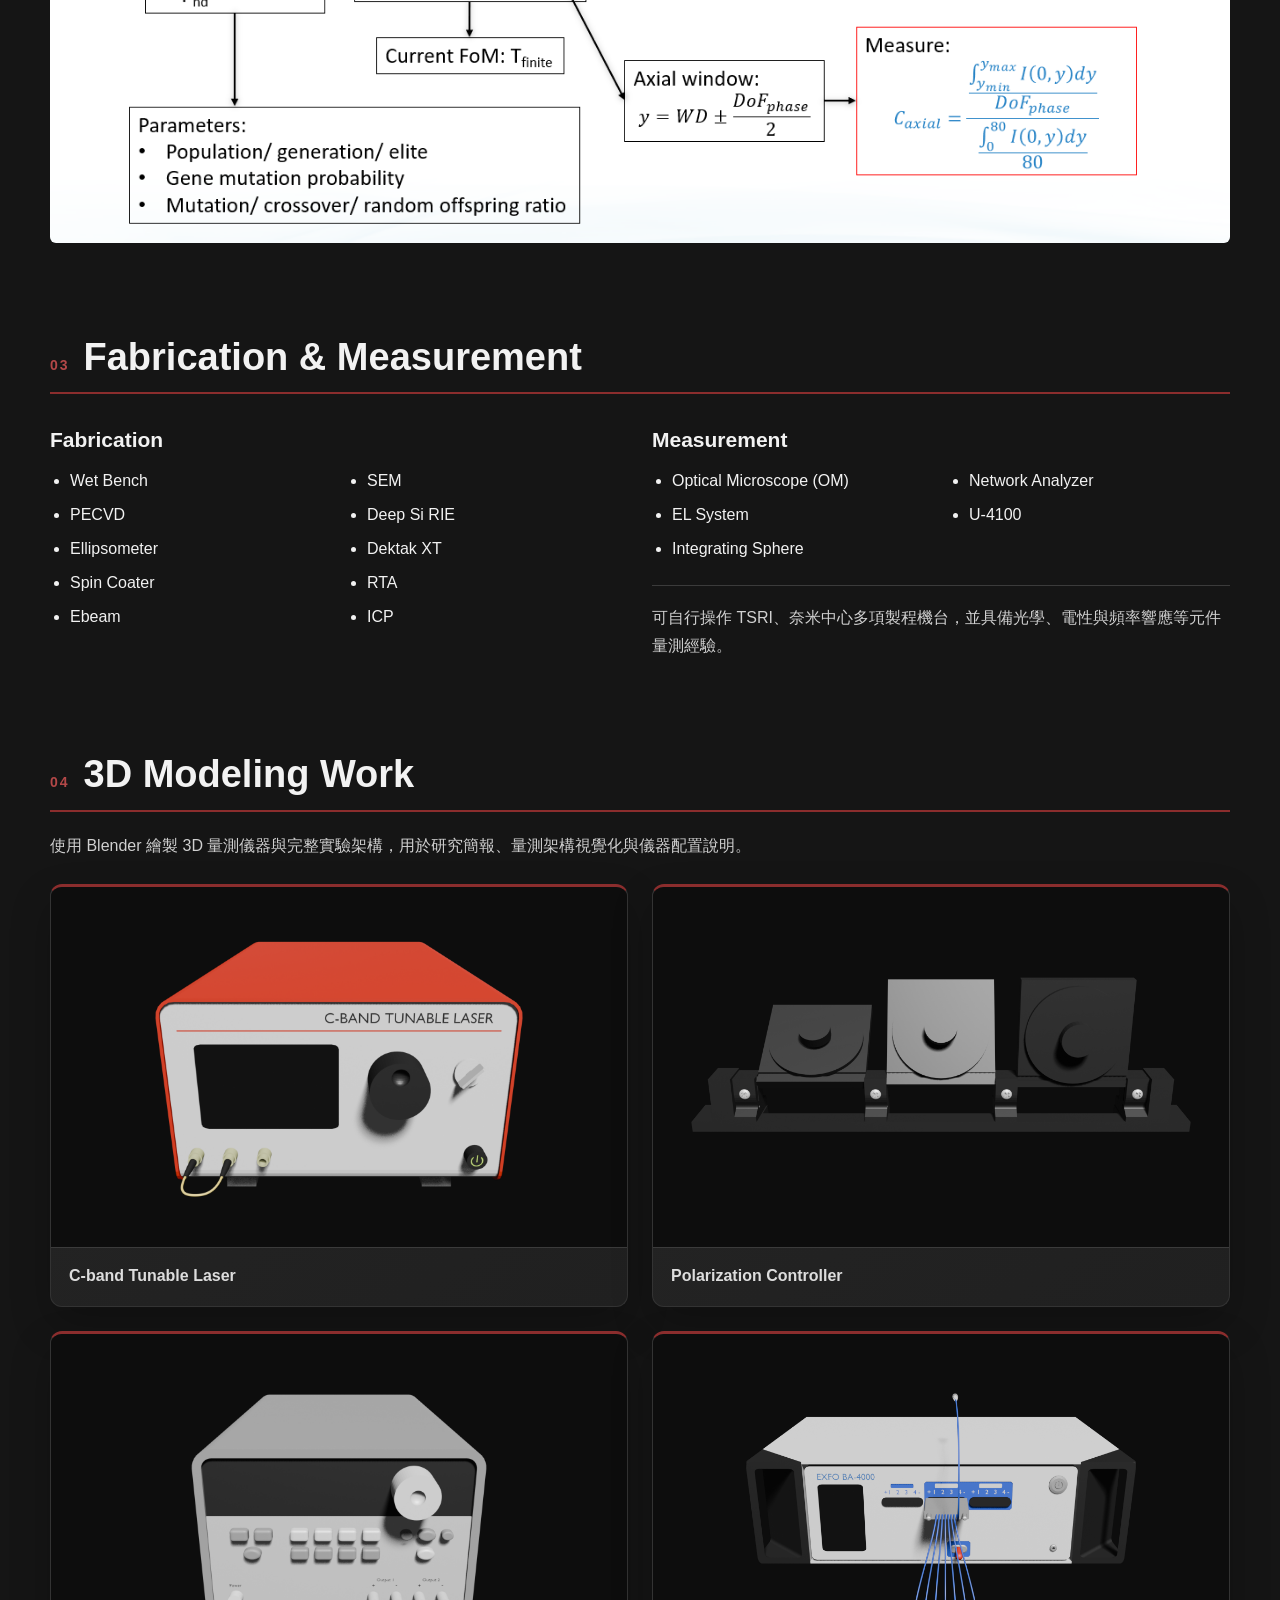
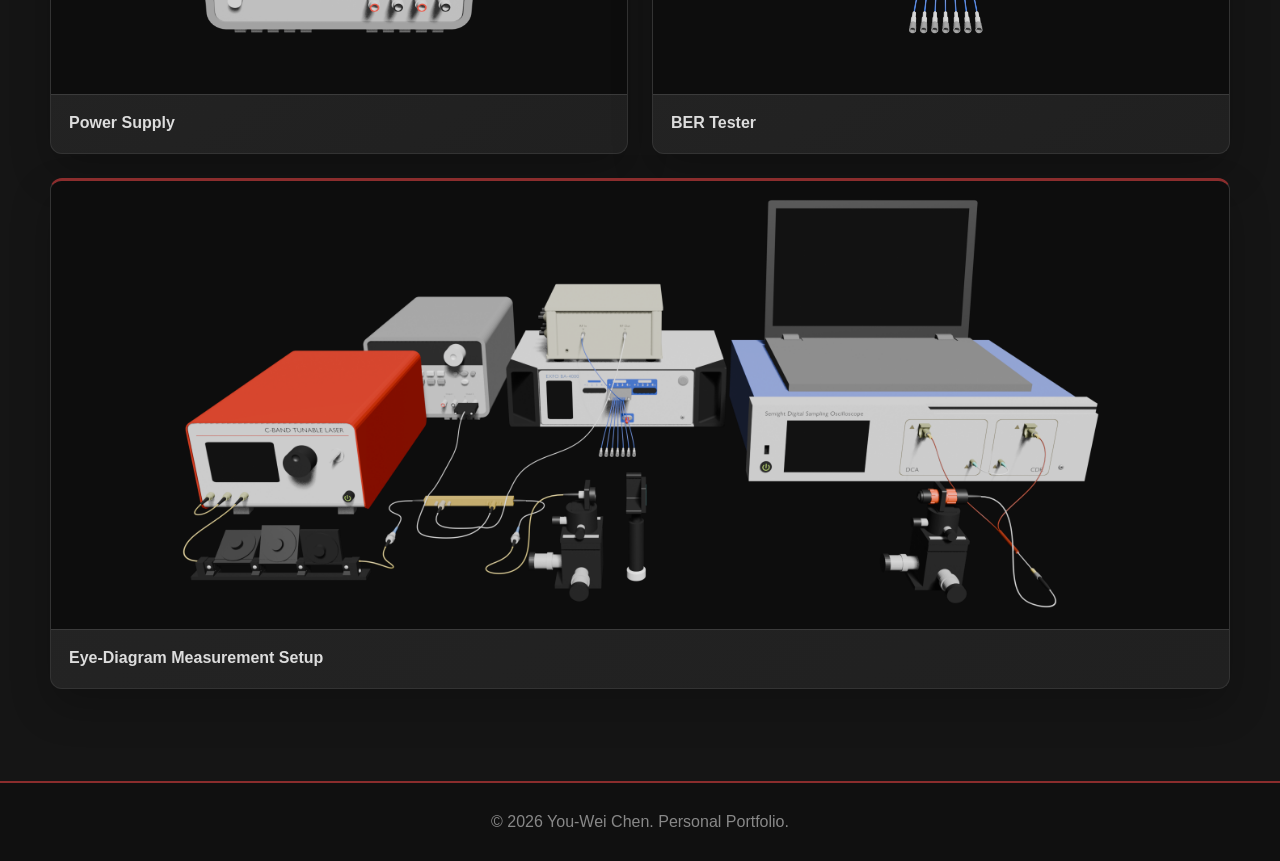
==== commit 32ae8112: "小巴更" ====
--- a/index.html
+++ b/index.html
@@ -48,7 +48,7 @@
           <dl class="profile-list">
             <div>
               <dt>Education</dt>
-              <dd>國立陽明交通大學 光電工程研究所 碩士生</dd>
+              <dd>國立陽明交通大學｜光電工程研究所 碩士生</dd>
             </div>
             <div>
               <dt>Laboratory</dt>
@@ -60,7 +60,7 @@
             </div>
             <div>
               <dt>Work</dt>
-              <dd>鴻海研究院 工讀生｜元件光學模擬、電性量測、資料整理與行政支援</dd>
+              <dd>鴻海精密工業股份有限公司｜鴻海研究院 工讀生</dd>
             </div>
           </dl>
           <p class="lead">研究高 NA 超穎透鏡之 metagrating 設計與基因演算法最佳化，熟悉 Lumerical FDTD、Python 與 MATLAB，
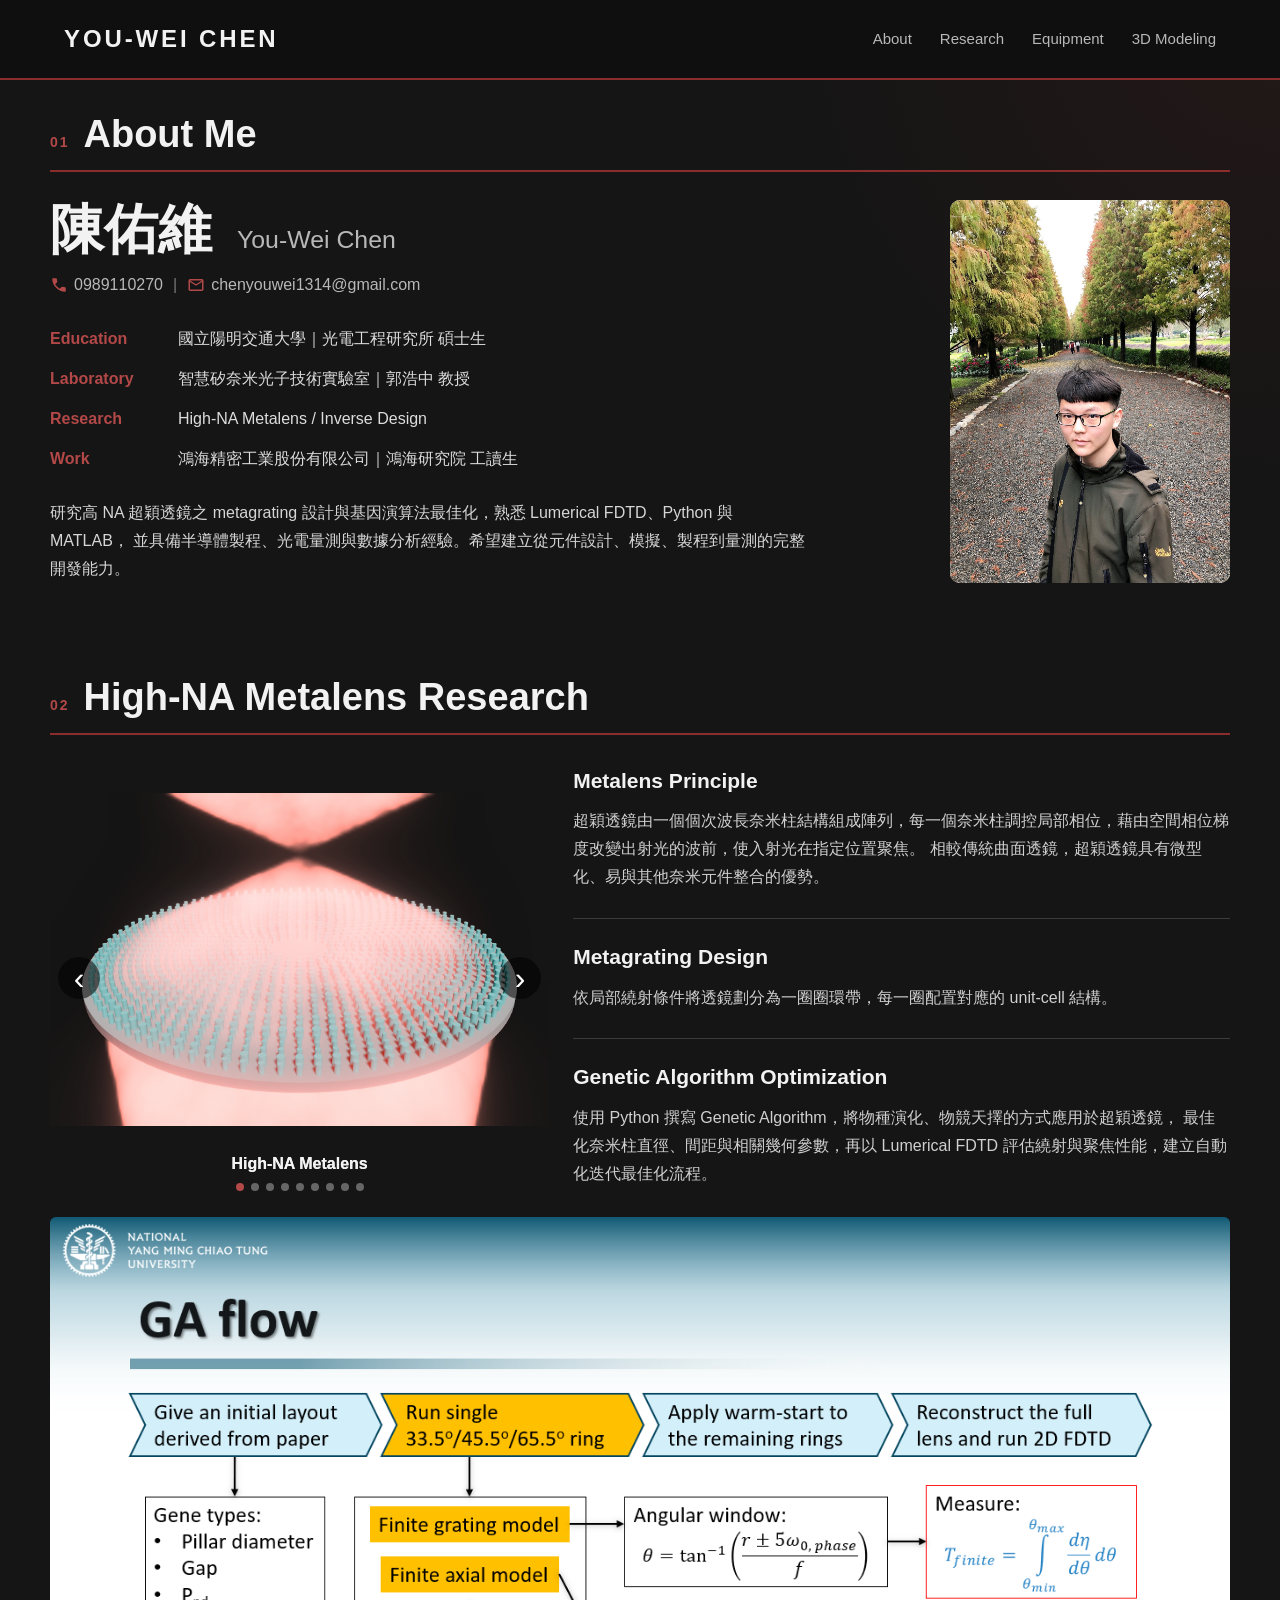
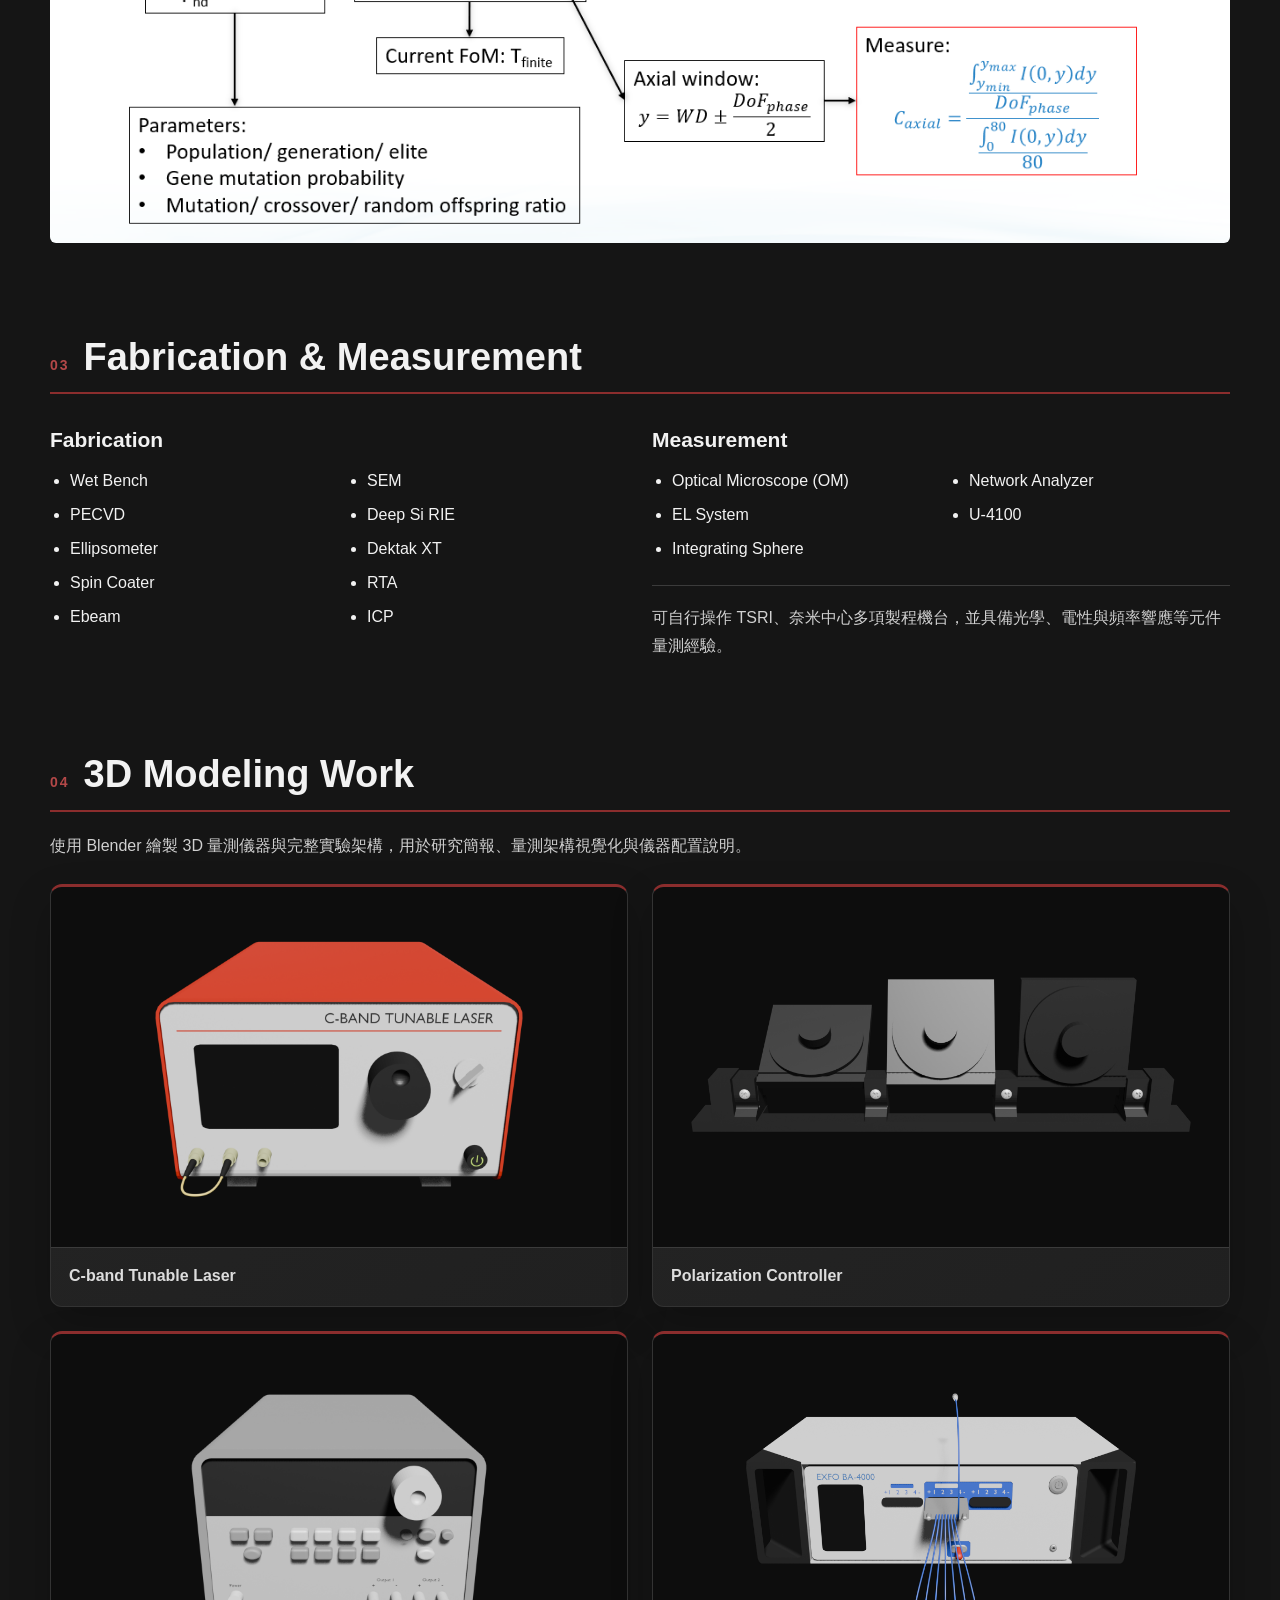
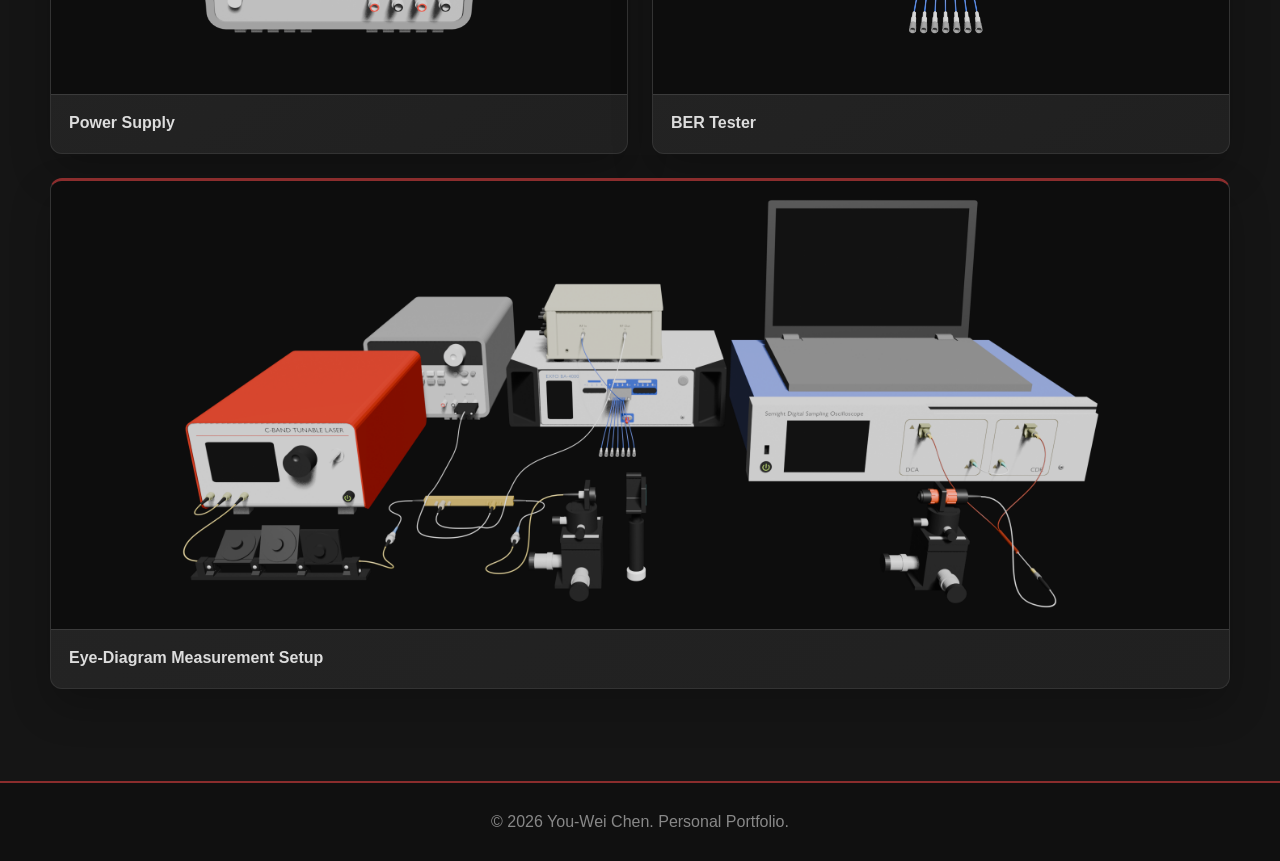
==== commit 2300490f: "九更" ====
--- a/index.html
+++ b/index.html
@@ -81,6 +81,10 @@
               <img src="high NA lens.png" alt="Metalens illustration">
               <p class="slide-caption">High-NA Metalens</p>
             </div>
+            <div class="metalens-slide active">
+              <img src="high NA lens with laser.png" alt="Metalens illustration">
+              <p class="slide-caption">High-NA Metalens</p>
+            </div>
             <div class="metalens-slide">
               <img src="flow 1.png" alt="Fabrication step 1">
               <p class="slide-caption">Step 1: Bare Substrate</p>
